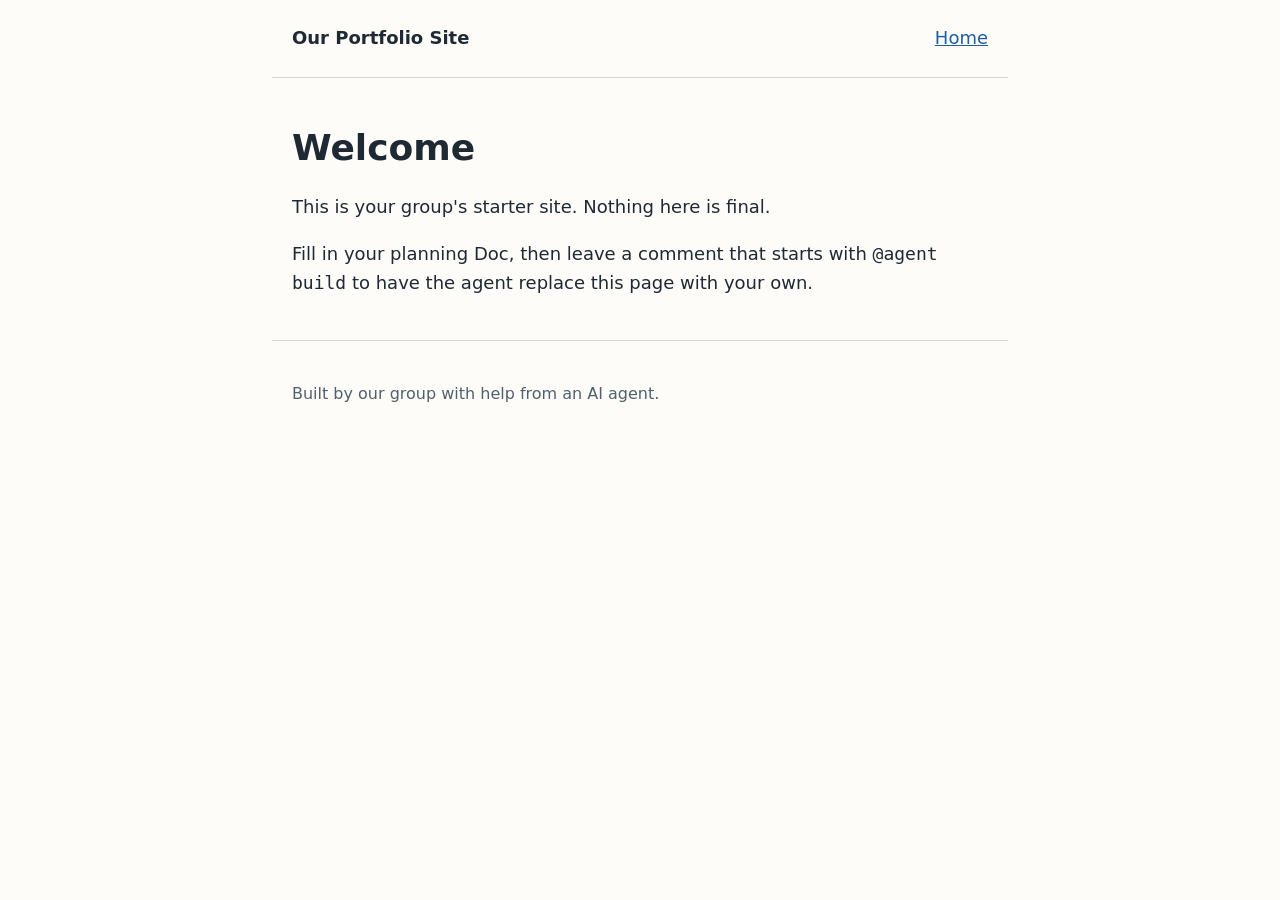
==== index.html @ de51f4cb "Initial commit" ====
<!DOCTYPE html>
<html lang="en">
<head>
  <meta charset="utf-8">
  <meta name="viewport" content="width=device-width, initial-scale=1">
  <title>Our Portfolio Site</title>
  <link rel="stylesheet" href="styles.css">
</head>
<body>
  <a class="skip-link" href="#main">Skip to main content</a>

  <header class="site-header">
    <p class="site-title"><a href="index.html">Our Portfolio Site</a></p>
    <nav aria-label="Main">
      <ul>
        <li><a href="index.html" aria-current="page">Home</a></li>
      </ul>
    </nav>
  </header>

  <main id="main">
    <h1>Welcome</h1>
    <p>This is your group's starter site. Nothing here is final.</p>
    <p>Fill in your planning Doc, then leave a comment that starts with
      <code>@agent build</code> to have the agent replace this page with your own.</p>
  </main>

  <footer class="site-footer">
    <p>Built by our group with help from an AI agent.</p>
  </footer>
</body>
</html>
---- styles.css ----
:root {
  --text: #1f2933;
  --muted: #52606d;
  --background: #fdfcf9;
  --accent: #1d5fa8;
  --border: #d9d4c7;
  --max-width: 46rem;
}

*,
*::before,
*::after {
  box-sizing: border-box;
}

body {
  margin: 0;
  font-family: system-ui, -apple-system, "Segoe UI", Roboto, sans-serif;
  font-size: 1.125rem;
  line-height: 1.6;
  color: var(--text);
  background: var(--background);
}

.site-header,
main,
.site-footer {
  max-width: var(--max-width);
  margin: 0 auto;
  padding: 1.5rem 1.25rem;
}

.site-header {
  display: flex;
  flex-wrap: wrap;
  align-items: baseline;
  justify-content: space-between;
  gap: 1rem;
  border-bottom: 1px solid var(--border);
}

.site-title {
  margin: 0;
  font-weight: 700;
}

.site-title a {
  color: inherit;
  text-decoration: none;
}

nav ul {
  display: flex;
  flex-wrap: wrap;
  gap: 1.25rem;
  margin: 0;
  padding: 0;
  list-style: none;
}

a {
  color: var(--accent);
}

a:focus-visible {
  outline: 3px solid var(--accent);
  outline-offset: 2px;
}

h1 {
  font-size: 2.25rem;
  line-height: 1.2;
}

img,
video {
  max-width: 100%;
  height: auto;
}

.site-footer {
  border-top: 1px solid var(--border);
  color: var(--muted);
  font-size: 1rem;
}

.skip-link {
  position: absolute;
  left: -999rem;
}

.skip-link:focus {
  left: 1rem;
  top: 1rem;
  padding: 0.5rem 0.75rem;
  background: var(--background);
}
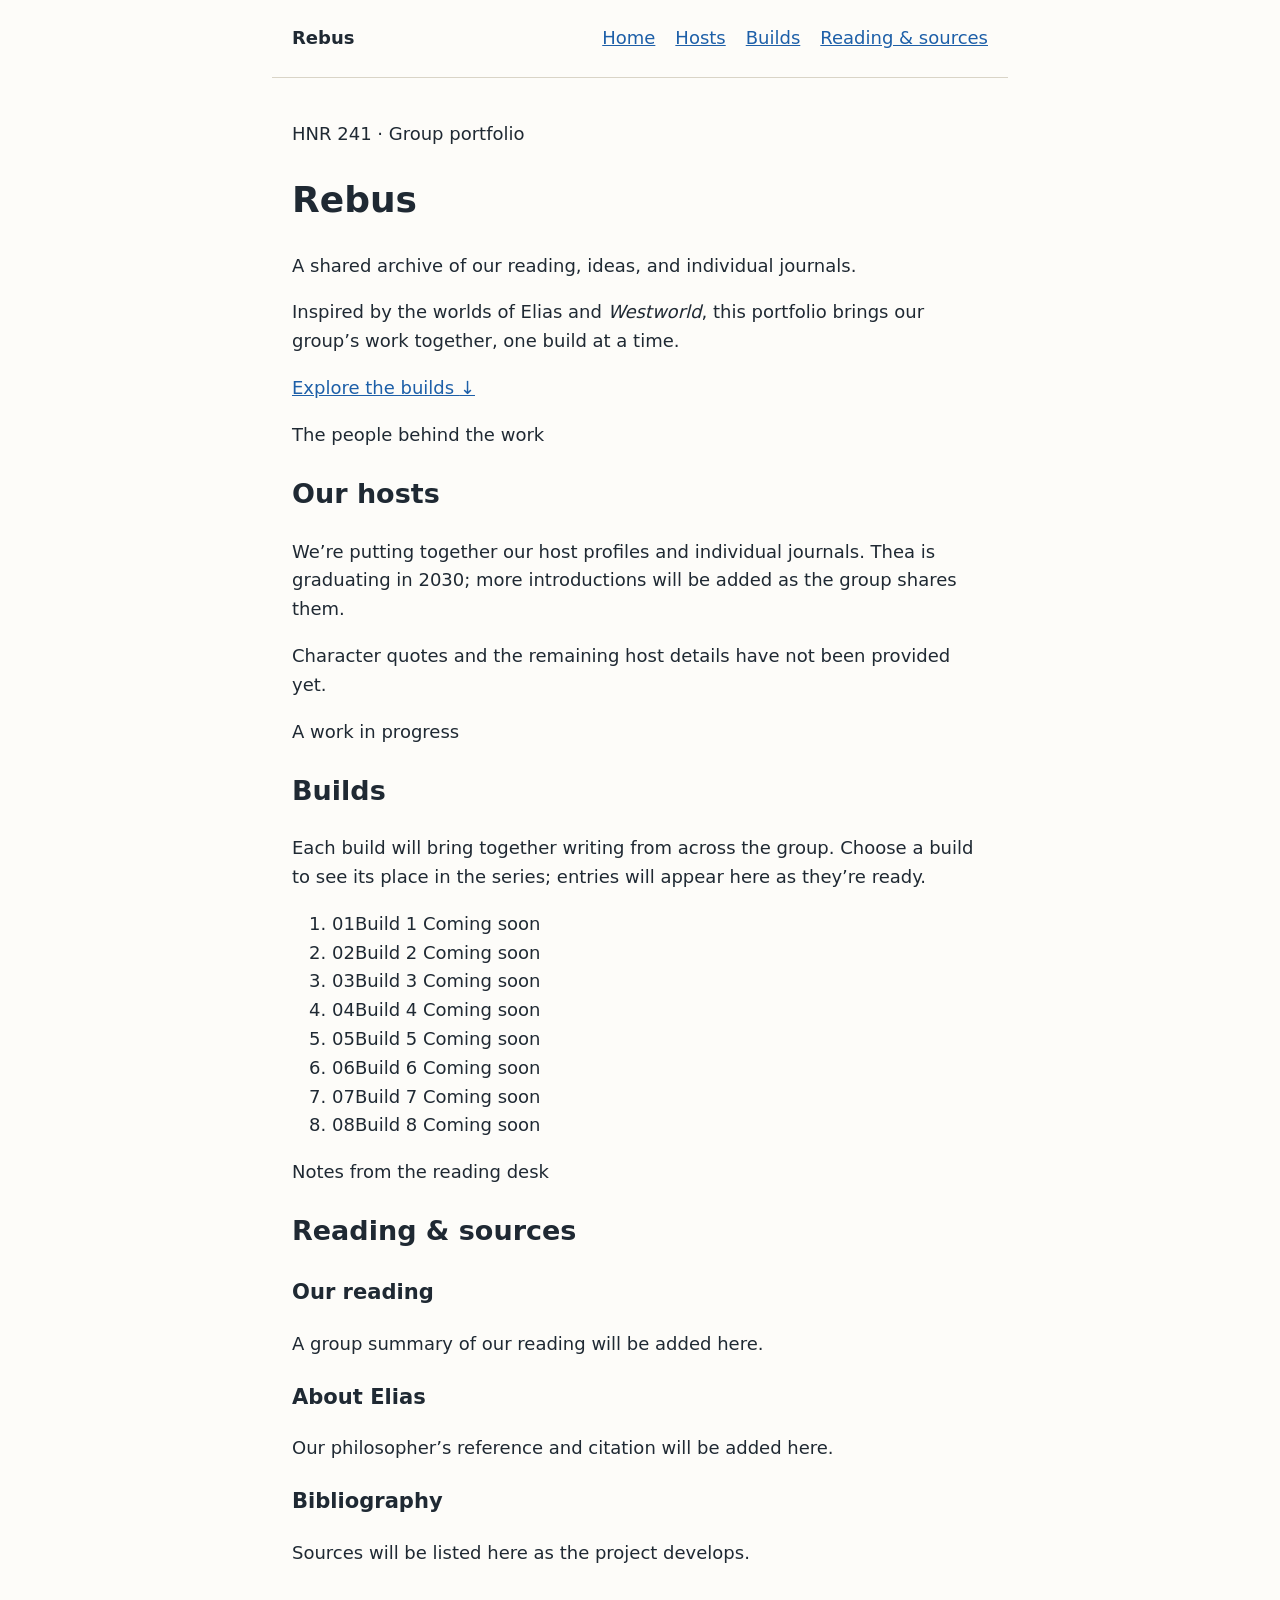
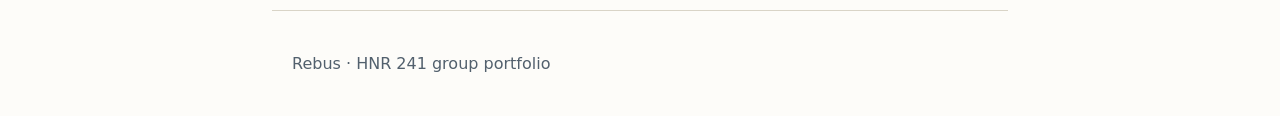
==== commit eb9f0644: "Agent: update index.html" ====
--- a/index.html
+++ b/index.html
@@ -3,30 +3,78 @@
 <head>
   <meta charset="utf-8">
   <meta name="viewport" content="width=device-width, initial-scale=1">
-  <title>Our Portfolio Site</title>
+  <title>Rebus — Group Portfolio</title>
   <link rel="stylesheet" href="styles.css">
 </head>
 <body>
   <a class="skip-link" href="#main">Skip to main content</a>
 
   <header class="site-header">
-    <p class="site-title"><a href="index.html">Our Portfolio Site</a></p>
+    <p class="site-title"><a href="index.html">Rebus</a></p>
     <nav aria-label="Main">
       <ul>
-        <li><a href="index.html" aria-current="page">Home</a></li>
+        <li><a href="#main" aria-current="page">Home</a></li>
+        <li><a href="#hosts">Hosts</a></li>
+        <li><a href="#builds">Builds</a></li>
+        <li><a href="#reading">Reading &amp; sources</a></li>
       </ul>
     </nav>
   </header>
 
   <main id="main">
-    <h1>Welcome</h1>
-    <p>This is your group's starter site. Nothing here is final.</p>
-    <p>Fill in your planning Doc, then leave a comment that starts with
-      <code>@agent build</code> to have the agent replace this page with your own.</p>
+    <section class="hero" aria-labelledby="page-title">
+      <p class="eyebrow">HNR 241 · Group portfolio</p>
+      <h1 id="page-title">Rebus</h1>
+      <p class="hero-intro">A shared archive of our reading, ideas, and individual journals.</p>
+      <p class="hero-note">Inspired by the worlds of Elias and <em>Westworld</em>, this portfolio brings our group’s work together, one build at a time.</p>
+      <a class="button-link" href="#builds">Explore the builds <span aria-hidden="true">↓</span></a>
+    </section>
+
+    <section class="content-section" id="hosts" aria-labelledby="hosts-title">
+      <p class="eyebrow">The people behind the work</p>
+      <h2 id="hosts-title">Our hosts</h2>
+      <p>We’re putting together our host profiles and individual journals. Thea is graduating in 2030; more introductions will be added as the group shares them.</p>
+      <p class="quiet-note">Character quotes and the remaining host details have not been provided yet.</p>
+    </section>
+
+    <section class="content-section" id="builds" aria-labelledby="builds-title">
+      <p class="eyebrow">A work in progress</p>
+      <h2 id="builds-title">Builds</h2>
+      <p>Each build will bring together writing from across the group. Choose a build to see its place in the series; entries will appear here as they’re ready.</p>
+      <ol class="build-grid" aria-label="Eight planned builds">
+        <li><span class="build-number">01</span><span>Build 1 <span class="status">Coming soon</span></span></li>
+        <li><span class="build-number">02</span><span>Build 2 <span class="status">Coming soon</span></span></li>
+        <li><span class="build-number">03</span><span>Build 3 <span class="status">Coming soon</span></span></li>
+        <li><span class="build-number">04</span><span>Build 4 <span class="status">Coming soon</span></span></li>
+        <li><span class="build-number">05</span><span>Build 5 <span class="status">Coming soon</span></span></li>
+        <li><span class="build-number">06</span><span>Build 6 <span class="status">Coming soon</span></span></li>
+        <li><span class="build-number">07</span><span>Build 7 <span class="status">Coming soon</span></span></li>
+        <li><span class="build-number">08</span><span>Build 8 <span class="status">Coming soon</span></span></li>
+      </ol>
+    </section>
+
+    <section class="content-section" id="reading" aria-labelledby="reading-title">
+      <p class="eyebrow">Notes from the reading desk</p>
+      <h2 id="reading-title">Reading &amp; sources</h2>
+      <div class="reading-grid">
+        <article class="reading-card">
+          <h3>Our reading</h3>
+          <p>A group summary of our reading will be added here.</p>
+        </article>
+        <article class="reading-card">
+          <h3>About Elias</h3>
+          <p>Our philosopher’s reference and citation will be added here.</p>
+        </article>
+        <article class="reading-card">
+          <h3>Bibliography</h3>
+          <p>Sources will be listed here as the project develops.</p>
+        </article>
+      </div>
+    </section>
   </main>
 
   <footer class="site-footer">
-    <p>Built by our group with help from an AI agent.</p>
+    <p>Rebus · HNR 241 group portfolio</p>
   </footer>
 </body>
 </html>
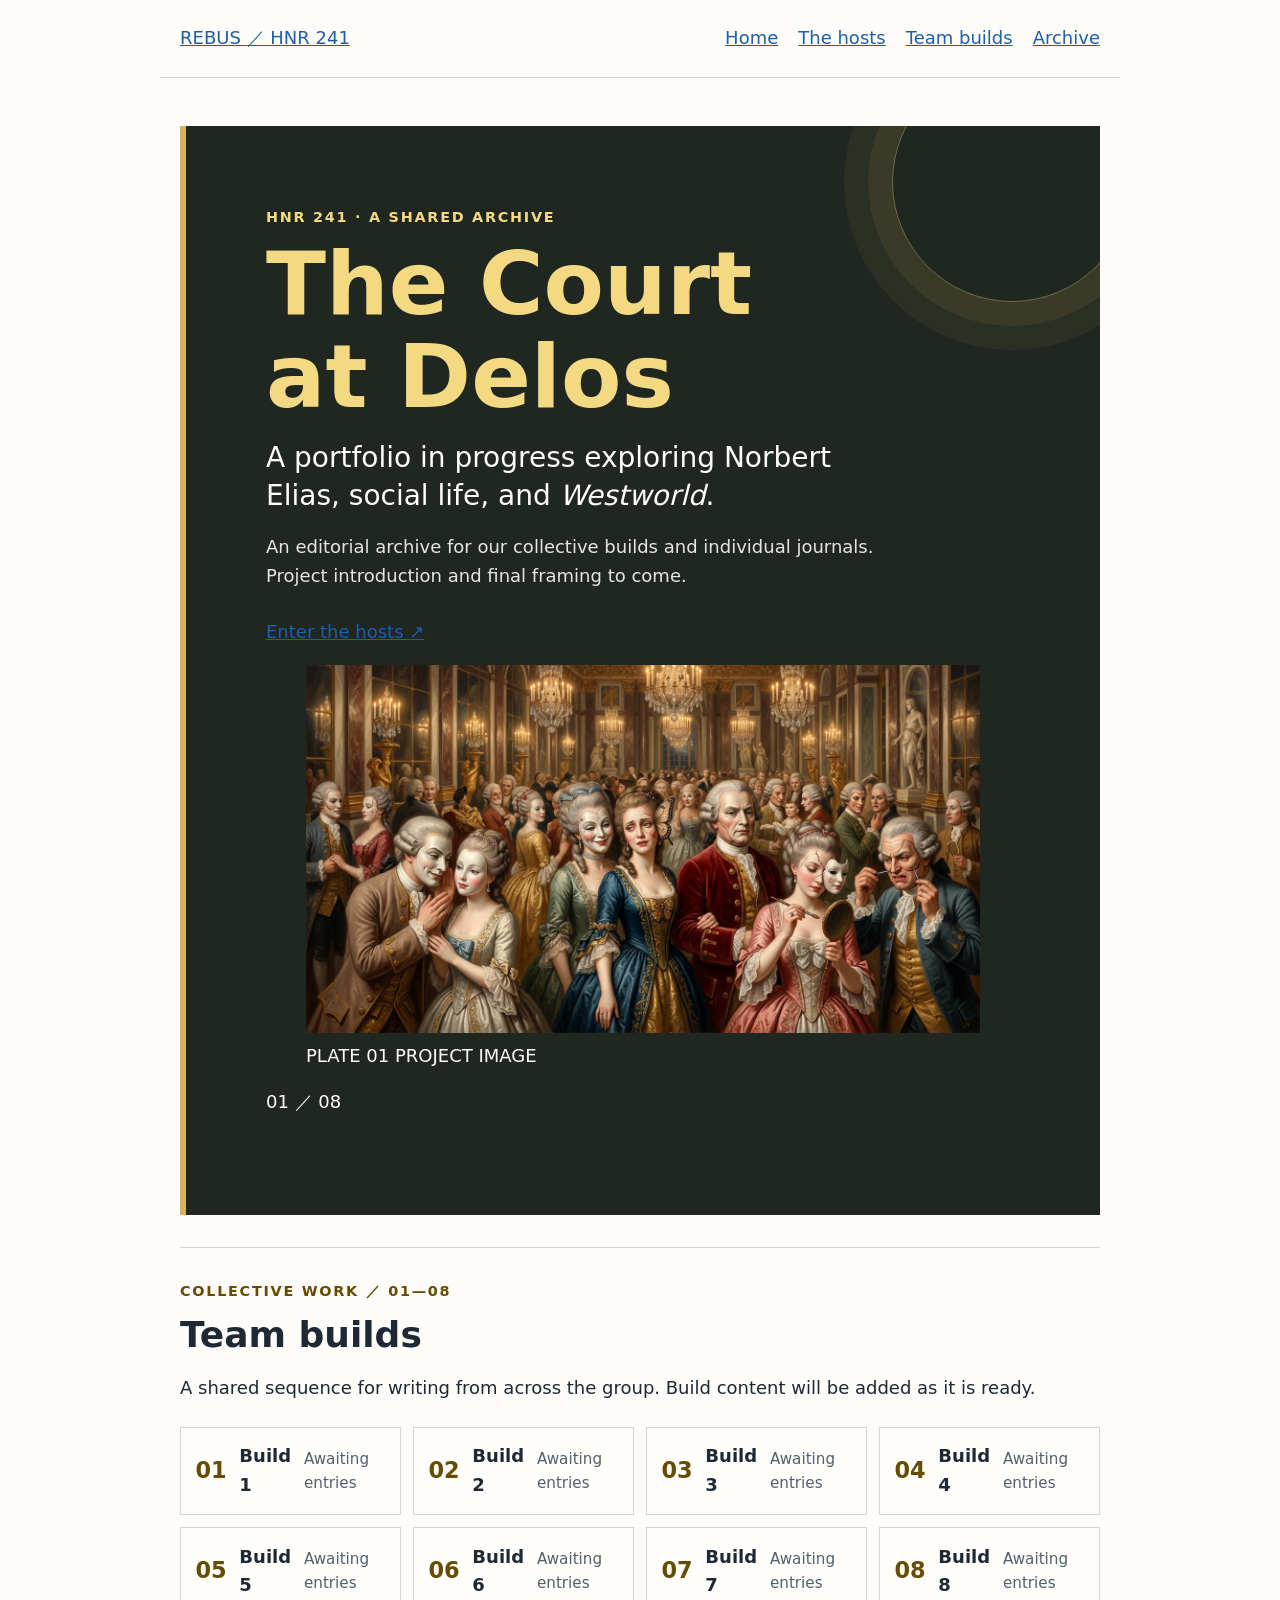
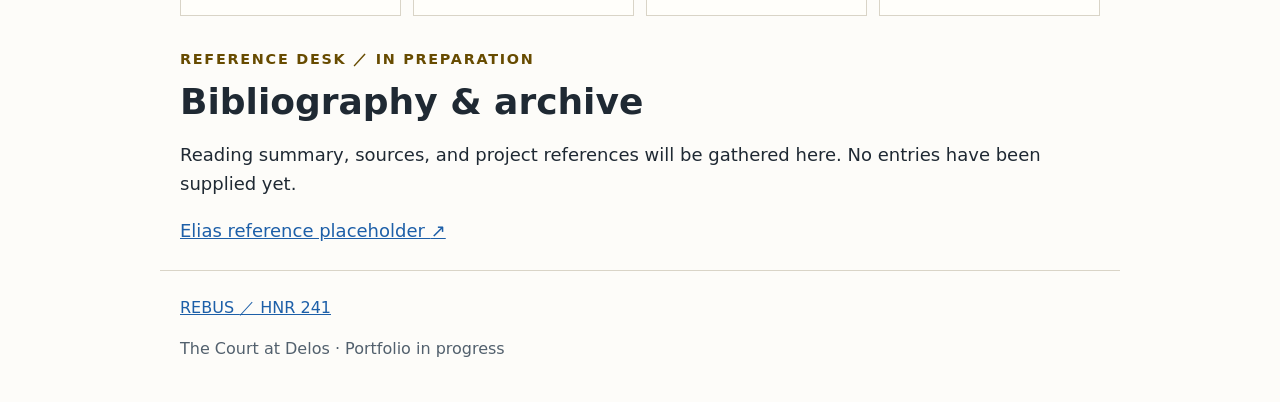
==== commit b2768862: "Agent: update index.html" ====
--- a/index.html
+++ b/index.html
@@ -3,78 +3,75 @@
 <head>
   <meta charset="utf-8">
   <meta name="viewport" content="width=device-width, initial-scale=1">
-  <title>Rebus — Group Portfolio</title>
+  <meta name="theme-color" content="#f7f4ec">
+  <title>The Court at Delos — Rebus</title>
+  <link rel="preconnect" href="https://fonts.googleapis.com">
+  <link rel="preconnect" href="https://fonts.gstatic.com" crossorigin>
+  <link href="https://fonts.googleapis.com/css2?family=Cormorant+Garamond:wght@500;600;700&family=IBM+Plex+Mono:wght@400;500&family=Inter:wght@400;500;600;700&display=swap" rel="stylesheet">
   <link rel="stylesheet" href="styles.css">
 </head>
 <body>
   <a class="skip-link" href="#main">Skip to main content</a>
 
   <header class="site-header">
-    <p class="site-title"><a href="index.html">Rebus</a></p>
-    <nav aria-label="Main">
+    <a class="wordmark" href="index.html" aria-label="Rebus, team homepage">REBUS <span>／ HNR 241</span></a>
+    <nav aria-label="Main navigation">
       <ul>
-        <li><a href="#main" aria-current="page">Home</a></li>
-        <li><a href="#hosts">Hosts</a></li>
-        <li><a href="#builds">Builds</a></li>
-        <li><a href="#reading">Reading &amp; sources</a></li>
+        <li><a href="index.html" aria-current="page">Home</a></li>
+        <li><a href="people.html">The hosts</a></li>
+        <li><a href="#team-builds">Team builds</a></li>
+        <li><a href="#archive">Archive</a></li>
       </ul>
     </nav>
   </header>
 
   <main id="main">
-    <section class="hero" aria-labelledby="page-title">
-      <p class="eyebrow">HNR 241 · Group portfolio</p>
-      <h1 id="page-title">Rebus</h1>
-      <p class="hero-intro">A shared archive of our reading, ideas, and individual journals.</p>
-      <p class="hero-note">Inspired by the worlds of Elias and <em>Westworld</em>, this portfolio brings our group’s work together, one build at a time.</p>
-      <a class="button-link" href="#builds">Explore the builds <span aria-hidden="true">↓</span></a>
+    <section class="hero frame" aria-labelledby="page-title">
+      <div class="hero-copy">
+        <p class="eyebrow">HNR 241 <span aria-hidden="true">·</span> A shared archive</p>
+        <h1 id="page-title">The Court<br>at Delos</h1>
+        <p class="hero-intro">A portfolio in progress exploring Norbert Elias, social life, and <em>Westworld</em>.</p>
+        <p class="hero-note">An editorial archive for our collective builds and individual journals. Project introduction and final framing to come.</p>
+        <a class="text-link" href="people.html">Enter the hosts <span aria-hidden="true">↗</span></a>
+      </div>
+      <figure class="hero-image">
+        <img src="images/Firefly_Gemini_Flash__1_.png" alt="AI-generated image supplied for the Rebus project">
+        <figcaption>PLATE 01 <span>PROJECT IMAGE</span></figcaption>
+      </figure>
+      <p class="hero-index" aria-hidden="true">01 <span>／</span> 08</p>
     </section>
 
-    <section class="content-section" id="hosts" aria-labelledby="hosts-title">
-      <p class="eyebrow">The people behind the work</p>
-      <h2 id="hosts-title">Our hosts</h2>
-      <p>We’re putting together our host profiles and individual journals. Thea is graduating in 2030; more introductions will be added as the group shares them.</p>
-      <p class="quiet-note">Character quotes and the remaining host details have not been provided yet.</p>
-    </section>
-
-    <section class="content-section" id="builds" aria-labelledby="builds-title">
-      <p class="eyebrow">A work in progress</p>
-      <h2 id="builds-title">Builds</h2>
-      <p>Each build will bring together writing from across the group. Choose a build to see its place in the series; entries will appear here as they’re ready.</p>
-      <ol class="build-grid" aria-label="Eight planned builds">
-        <li><span class="build-number">01</span><span>Build 1 <span class="status">Coming soon</span></span></li>
-        <li><span class="build-number">02</span><span>Build 2 <span class="status">Coming soon</span></span></li>
-        <li><span class="build-number">03</span><span>Build 3 <span class="status">Coming soon</span></span></li>
-        <li><span class="build-number">04</span><span>Build 4 <span class="status">Coming soon</span></span></li>
-        <li><span class="build-number">05</span><span>Build 5 <span class="status">Coming soon</span></span></li>
-        <li><span class="build-number">06</span><span>Build 6 <span class="status">Coming soon</span></span></li>
-        <li><span class="build-number">07</span><span>Build 7 <span class="status">Coming soon</span></span></li>
-        <li><span class="build-number">08</span><span>Build 8 <span class="status">Coming soon</span></span></li>
+    <section class="content-section" id="team-builds" aria-labelledby="builds-title">
+      <div class="section-heading">
+        <p class="eyebrow">Collective work <span>／</span> 01—08</p>
+        <h2 id="builds-title">Team builds</h2>
+      </div>
+      <p class="section-intro">A shared sequence for writing from across the group. Build content will be added as it is ready.</p>
+      <ol class="build-grid" aria-label="Eight planned team builds">
+        <li><span class="build-number">01</span><span>Build 1</span><span class="status">Awaiting entries</span></li>
+        <li><span class="build-number">02</span><span>Build 2</span><span class="status">Awaiting entries</span></li>
+        <li><span class="build-number">03</span><span>Build 3</span><span class="status">Awaiting entries</span></li>
+        <li><span class="build-number">04</span><span>Build 4</span><span class="status">Awaiting entries</span></li>
+        <li><span class="build-number">05</span><span>Build 5</span><span class="status">Awaiting entries</span></li>
+        <li><span class="build-number">06</span><span>Build 6</span><span class="status">Awaiting entries</span></li>
+        <li><span class="build-number">07</span><span>Build 7</span><span class="status">Awaiting entries</span></li>
+        <li><span class="build-number">08</span><span>Build 8</span><span class="status">Awaiting entries</span></li>
       </ol>
     </section>
 
-    <section class="content-section" id="reading" aria-labelledby="reading-title">
-      <p class="eyebrow">Notes from the reading desk</p>
-      <h2 id="reading-title">Reading &amp; sources</h2>
-      <div class="reading-grid">
-        <article class="reading-card">
-          <h3>Our reading</h3>
-          <p>A group summary of our reading will be added here.</p>
-        </article>
-        <article class="reading-card">
-          <h3>About Elias</h3>
-          <p>Our philosopher’s reference and citation will be added here.</p>
-        </article>
-        <article class="reading-card">
-          <h3>Bibliography</h3>
-          <p>Sources will be listed here as the project develops.</p>
-        </article>
+    <section class="archive-panel frame" id="archive" aria-labelledby="archive-title">
+      <div>
+        <p class="eyebrow">Reference desk <span>／</span> In preparation</p>
+        <h2 id="archive-title">Bibliography &amp; archive</h2>
       </div>
+      <p>Reading summary, sources, and project references will be gathered here. No entries have been supplied yet.</p>
+      <a class="text-link" href="people.html#elias">Elias reference placeholder <span aria-hidden="true">↗</span></a>
     </section>
   </main>
 
   <footer class="site-footer">
-    <p>Rebus · HNR 241 group portfolio</p>
+    <a class="wordmark" href="index.html">REBUS <span>／ HNR 241</span></a>
+    <p>The Court at Delos <span aria-hidden="true">·</span> Portfolio in progress</p>
   </footer>
 </body>
 </html>
--- a/styles.css
+++ b/styles.css
@@ -4,7 +4,7 @@
   --background: #fdfcf9;
   --accent: #1d5fa8;
   --border: #d9d4c7;
-  --max-width: 46rem;
+  --max-width: 60rem;
 }
 
 *,
@@ -68,8 +68,163 @@
 }
 
 h1 {
-  font-size: 2.25rem;
+  font-size: clamp(2.75rem, 8vw, 5.5rem);
+  line-height: 1.05;
+}
+
+h2 {
+  margin: 0 0 0.75rem;
+  font-size: clamp(1.65rem, 4vw, 2.25rem);
   line-height: 1.2;
+}
+
+h3 {
+  margin-top: 0;
+  line-height: 1.3;
+}
+
+.hero {
+  position: relative;
+  overflow: hidden;
+  margin: 1.5rem 0 2rem;
+  padding: clamp(2rem, 7vw, 5rem);
+  color: #fffdf7;
+  background: #202721;
+  border-left: 0.4rem solid #d6b45c;
+}
+
+.hero::after {
+  position: absolute;
+  top: -4rem;
+  right: -2rem;
+  width: 15rem;
+  height: 15rem;
+  border: 1px solid rgb(214 180 92 / 48%);
+  border-radius: 50%;
+  box-shadow: 0 0 0 1.5rem rgb(214 180 92 / 8%), 0 0 0 3rem rgb(214 180 92 / 6%);
+  content: "";
+  pointer-events: none;
+}
+
+.hero h1 {
+  margin: 0.25rem 0 1rem;
+  color: #f3d982;
+}
+
+.eyebrow {
+  margin: 0 0 0.6rem;
+  color: #674b00;
+  font-size: 0.9rem;
+  font-weight: 700;
+  letter-spacing: 0.12em;
+  text-transform: uppercase;
+}
+
+.hero .eyebrow {
+  color: #f3d982;
+}
+
+.hero-intro {
+  max-width: 38rem;
+  margin: 0 0 0.75rem;
+  font-size: clamp(1.25rem, 3vw, 1.75rem);
+  line-height: 1.35;
+}
+
+.hero-note {
+  max-width: 39rem;
+  margin-bottom: 1.75rem;
+  color: #e5e7df;
+}
+
+.button-link {
+  display: inline-block;
+  padding: 0.65rem 1rem;
+  color: #172019;
+  background: #f3d982;
+  font-weight: 700;
+  text-decoration: none;
+}
+
+.button-link:hover {
+  background: #fff0b5;
+}
+
+.content-section {
+  padding: 2rem 0;
+  border-top: 1px solid var(--border);
+  scroll-margin-top: 1rem;
+}
+
+.quiet-note,
+.status {
+  color: var(--muted);
+  font-size: 0.95rem;
+}
+
+.build-grid {
+  display: grid;
+  grid-template-columns: repeat(auto-fit, minmax(min(100%, 13rem), 1fr));
+  gap: 0.75rem;
+  margin: 1.5rem 0 0;
+  padding: 0;
+  list-style: none;
+}
+
+.build-grid li {
+  display: flex;
+  align-items: center;
+  gap: 0.8rem;
+  min-height: 5rem;
+  padding: 0.9rem;
+  border: 1px solid var(--border);
+  background: #fffefa;
+  font-weight: 700;
+}
+
+.build-number {
+  color: #674b00;
+  font-size: 1.4rem;
+  font-variant-numeric: tabular-nums;
+}
+
+.status {
+  display: block;
+  font-weight: 400;
+}
+
+.reading-grid {
+  display: grid;
+  grid-template-columns: repeat(auto-fit, minmax(min(100%, 13rem), 1fr));
+  gap: 1rem;
+  margin-top: 1.25rem;
+}
+
+.reading-card {
+  padding: 1.25rem;
+  border-top: 0.2rem solid #8a6813;
+  background: #f3f0e8;
+}
+
+.reading-card p {
+  margin-bottom: 0;
+}
+
+@media (prefers-reduced-motion: no-preference) {
+  html {
+    scroll-behavior: smooth;
+  }
+}
+
+@media (max-width: 34rem) {
+  .site-header {
+    align-items: flex-start;
+    flex-direction: column;
+  }
+
+  nav ul {
+    gap: 0.75rem 1rem;
+  }
 }
 
 img,
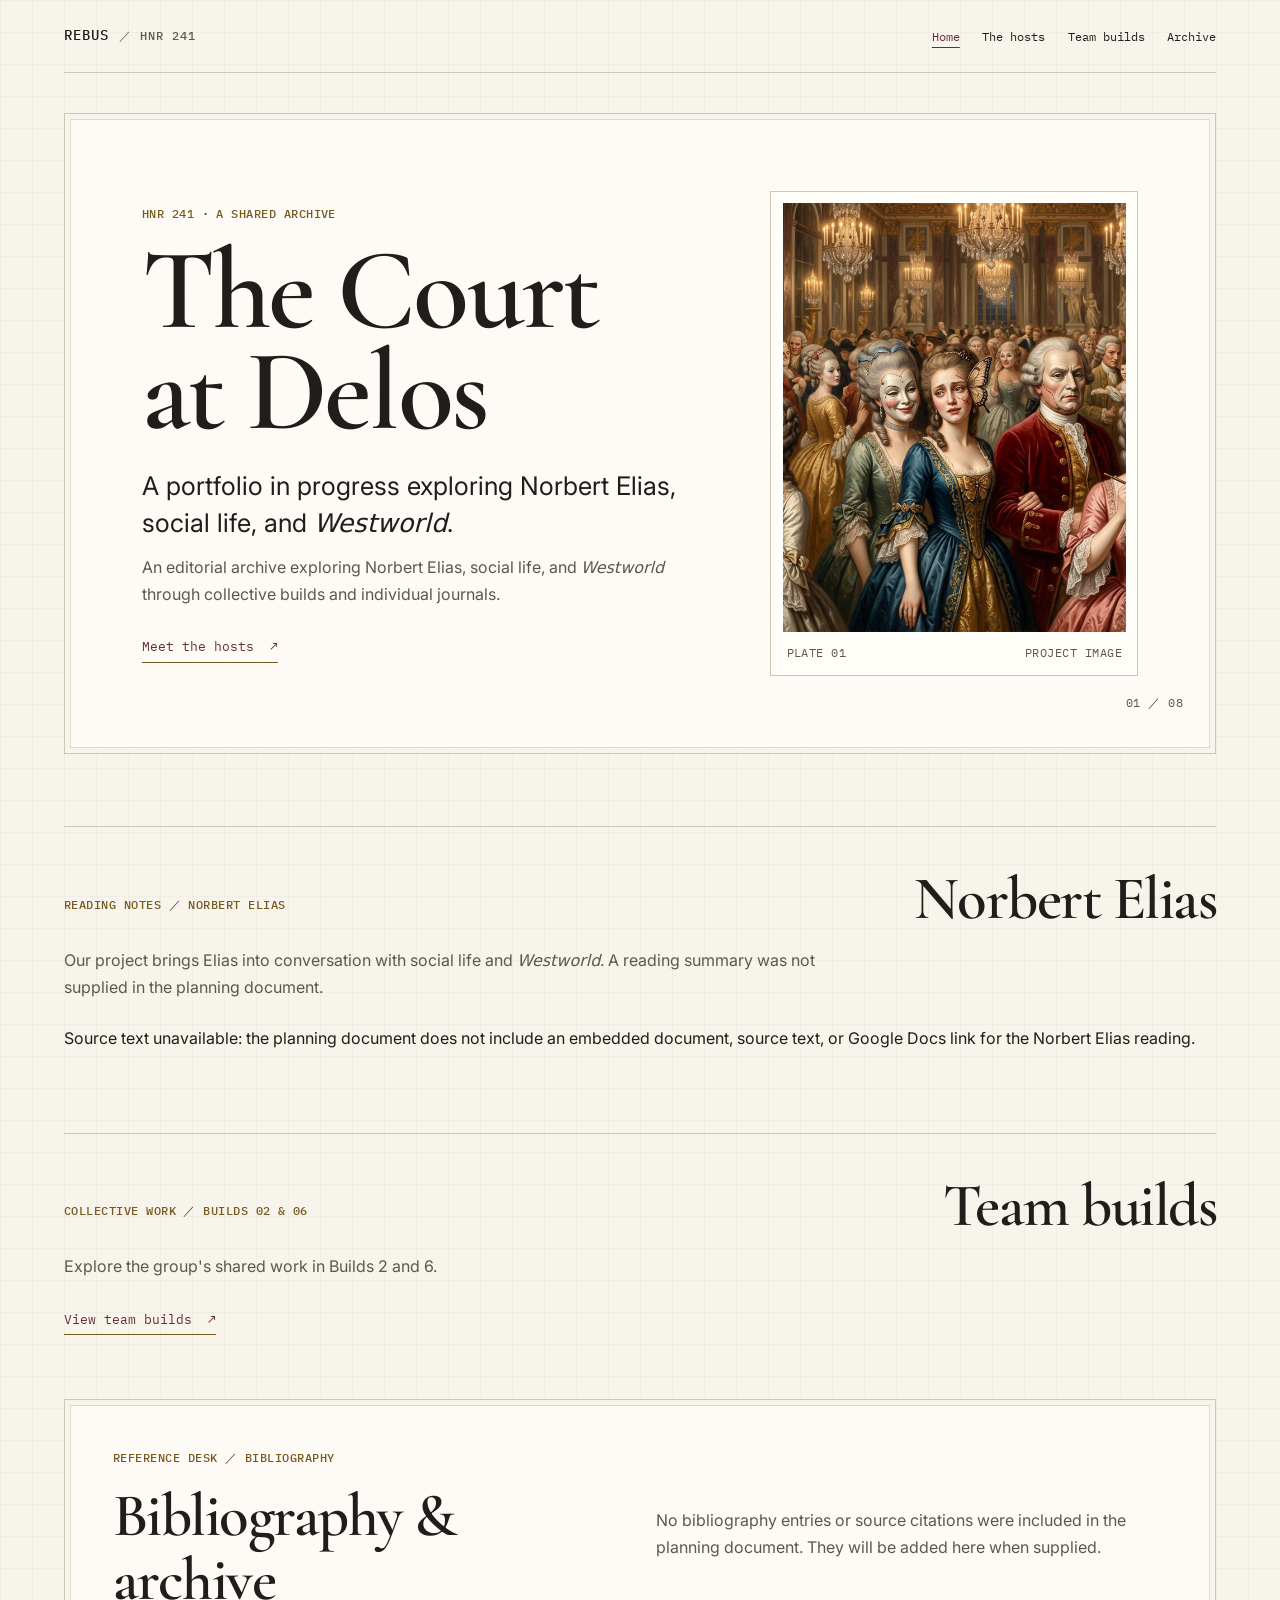
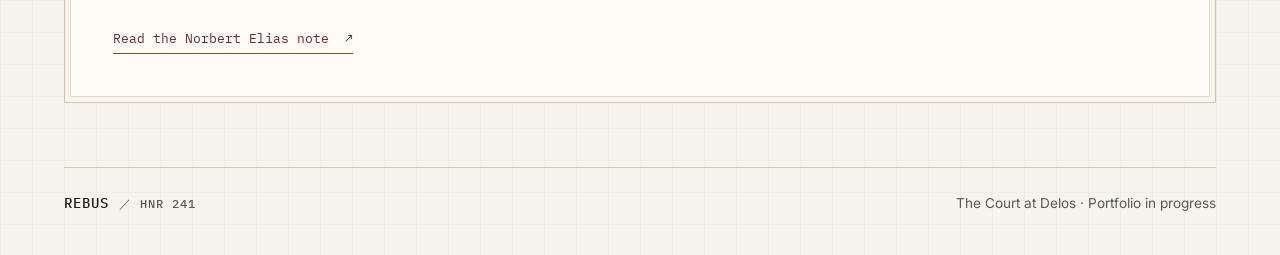
==== commit bf3cf31b: "Agent: update index.html" ====
--- a/index.html
+++ b/index.html
@@ -19,7 +19,7 @@
       <ul>
         <li><a href="index.html" aria-current="page">Home</a></li>
         <li><a href="people.html">The hosts</a></li>
-        <li><a href="#team-builds">Team builds</a></li>
+        <li><a href="team-builds.html">Team builds</a></li>
         <li><a href="#archive">Archive</a></li>
       </ul>
     </nav>
@@ -31,8 +31,8 @@
         <p class="eyebrow">HNR 241 <span aria-hidden="true">·</span> A shared archive</p>
         <h1 id="page-title">The Court<br>at Delos</h1>
         <p class="hero-intro">A portfolio in progress exploring Norbert Elias, social life, and <em>Westworld</em>.</p>
-        <p class="hero-note">An editorial archive for our collective builds and individual journals. Project introduction and final framing to come.</p>
-        <a class="text-link" href="people.html">Enter the hosts <span aria-hidden="true">↗</span></a>
+        <p class="hero-note">An editorial archive exploring Norbert Elias, social life, and <em>Westworld</em> through collective builds and individual journals.</p>
+        <a class="text-link" href="people.html">Meet the hosts <span aria-hidden="true">↗</span></a>
       </div>
       <figure class="hero-image">
         <img src="images/Firefly_Gemini_Flash__1_.png" alt="AI-generated image supplied for the Rebus project">
@@ -41,31 +41,33 @@
       <p class="hero-index" aria-hidden="true">01 <span>／</span> 08</p>
     </section>
 
+    <section class="content-section" id="elias" aria-labelledby="elias-title">
+      <div class="section-heading">
+        <p class="eyebrow">Reading notes <span>／</span> Norbert Elias</p>
+        <h2 id="elias-title">Norbert Elias</h2>
+      </div>
+      <p class="section-intro">Our project brings Elias into conversation with social life and <em>Westworld</em>. A reading summary was not supplied in the planning document.</p>
+      <div class="writing-display">
+        <p>Source text unavailable: the planning document does not include an embedded document, source text, or Google Docs link for the Norbert Elias reading.</p>
+      </div>
+    </section>
+
     <section class="content-section" id="team-builds" aria-labelledby="builds-title">
       <div class="section-heading">
-        <p class="eyebrow">Collective work <span>／</span> 01—08</p>
+        <p class="eyebrow">Collective work <span>／</span> Builds 02 &amp; 06</p>
         <h2 id="builds-title">Team builds</h2>
       </div>
-      <p class="section-intro">A shared sequence for writing from across the group. Build content will be added as it is ready.</p>
-      <ol class="build-grid" aria-label="Eight planned team builds">
-        <li><span class="build-number">01</span><span>Build 1</span><span class="status">Awaiting entries</span></li>
-        <li><span class="build-number">02</span><span>Build 2</span><span class="status">Awaiting entries</span></li>
-        <li><span class="build-number">03</span><span>Build 3</span><span class="status">Awaiting entries</span></li>
-        <li><span class="build-number">04</span><span>Build 4</span><span class="status">Awaiting entries</span></li>
-        <li><span class="build-number">05</span><span>Build 5</span><span class="status">Awaiting entries</span></li>
-        <li><span class="build-number">06</span><span>Build 6</span><span class="status">Awaiting entries</span></li>
-        <li><span class="build-number">07</span><span>Build 7</span><span class="status">Awaiting entries</span></li>
-        <li><span class="build-number">08</span><span>Build 8</span><span class="status">Awaiting entries</span></li>
-      </ol>
+      <p class="section-intro">Explore the group's shared work in Builds 2 and 6.</p>
+      <a class="text-link" href="team-builds.html">View team builds <span aria-hidden="true">↗</span></a>
     </section>
 
     <section class="archive-panel frame" id="archive" aria-labelledby="archive-title">
       <div>
-        <p class="eyebrow">Reference desk <span>／</span> In preparation</p>
+        <p class="eyebrow">Reference desk <span>／</span> Bibliography</p>
         <h2 id="archive-title">Bibliography &amp; archive</h2>
       </div>
-      <p>Reading summary, sources, and project references will be gathered here. No entries have been supplied yet.</p>
-      <a class="text-link" href="people.html#elias">Elias reference placeholder <span aria-hidden="true">↗</span></a>
+      <p>No bibliography entries or source citations were included in the planning document. They will be added here when supplied.</p>
+      <a class="text-link" href="#elias">Read the Norbert Elias note <span aria-hidden="true">↗</span></a>
     </section>
   </main>
 
--- a/styles.css
+++ b/styles.css
@@ -1,10 +1,16 @@
 :root {
-  --text: #1f2933;
-  --muted: #52606d;
-  --background: #fdfcf9;
-  --accent: #1d5fa8;
-  --border: #d9d4c7;
-  --max-width: 60rem;
+  color-scheme: light;
+  --paper: #f7f4ec;
+  --paper-light: #fffdf8;
+  --ink: #211d1b;
+  --muted: #5e5750;
+  --rule: #cfc6b6;
+  --gold: #765a20;
+  --wine: #672b39;
+  --serif: "Cormorant Garamond", Georgia, serif;
+  --sans: Inter, system-ui, -apple-system, "Segoe UI", sans-serif;
+  --mono: "IBM Plex Mono", "Courier New", monospace;
+  --max-width: 72rem;
 }
 
 *,
@@ -13,206 +19,461 @@
   box-sizing: border-box;
 }
 
+html {
+  scroll-padding-top: 1rem;
+}
+
 body {
-  margin: 0;
-  font-family: system-ui, -apple-system, "Segoe UI", Roboto, sans-serif;
-  font-size: 1.125rem;
-  line-height: 1.6;
-  color: var(--text);
-  background: var(--background);
+  min-width: 20rem;
+  margin: 0;
+  color: var(--ink);
+  background-color: var(--paper);
+  background-image: linear-gradient(rgb(73 57 32 / 3%) 1px, transparent 1px), linear-gradient(90deg, rgb(73 57 32 / 3%) 1px, transparent 1px);
+  background-size: 2rem 2rem;
+  font-family: var(--sans);
+  font-size: 1rem;
+  line-height: 1.7;
 }
 
 .site-header,
 main,
 .site-footer {
-  max-width: var(--max-width);
-  margin: 0 auto;
-  padding: 1.5rem 1.25rem;
+  width: min(100% - 2.5rem, var(--max-width));
+  margin-inline: auto;
 }
 
 .site-header {
   display: flex;
   flex-wrap: wrap;
-  align-items: baseline;
+  align-items: center;
   justify-content: space-between;
-  gap: 1rem;
-  border-bottom: 1px solid var(--border);
-}
-
-.site-title {
-  margin: 0;
-  font-weight: 700;
-}
-
-.site-title a {
-  color: inherit;
+  gap: 1rem 2rem;
+  padding: 1.4rem 0;
+  border-bottom: 1px solid var(--rule);
+}
+
+.wordmark {
+  color: var(--ink);
+  font-family: var(--mono);
+  font-size: 0.85rem;
+  font-weight: 500;
+  letter-spacing: 0.08em;
   text-decoration: none;
+}
+
+.wordmark span {
+  color: var(--muted);
+  font-size: 0.72rem;
 }
 
 nav ul {
   display: flex;
   flex-wrap: wrap;
-  gap: 1.25rem;
+  gap: 0.5rem 1.4rem;
   margin: 0;
   padding: 0;
   list-style: none;
 }
 
+.site-header nav a,
+.member-index a {
+  color: var(--ink);
+  font-family: var(--mono);
+  font-size: 0.78rem;
+  text-decoration: none;
+}
+
+.site-header nav a[aria-current="page"] {
+  color: var(--wine);
+  text-decoration: underline;
+  text-decoration-thickness: 1px;
+  text-underline-offset: 0.35rem;
+}
+
 a {
-  color: var(--accent);
+  color: var(--wine);
+  text-underline-offset: 0.2em;
+}
+
+a:hover {
+  color: #4e1f2b;
 }
 
 a:focus-visible {
-  outline: 3px solid var(--accent);
-  outline-offset: 2px;
+  outline: 3px solid var(--wine);
+  outline-offset: 4px;
+  border-radius: 1px;
+}
+
+h1,
+h2,
+h3 {
+  color: var(--ink);
+}
+
+h1,
+h2 {
+  font-family: var(--serif);
+  font-weight: 600;
+  letter-spacing: -0.025em;
 }
 
 h1 {
-  font-size: clamp(2.75rem, 8vw, 5.5rem);
+  margin: 0.2rem 0 1rem;
+  font-size: clamp(3.8rem, 9vw, 7.5rem);
+  line-height: 0.88;
+}
+
+h2 {
+  margin: 0;
+  font-size: clamp(2.2rem, 5vw, 3.8rem);
   line-height: 1.05;
 }
 
-h2 {
-  margin: 0 0 0.75rem;
-  font-size: clamp(1.65rem, 4vw, 2.25rem);
-  line-height: 1.2;
-}
-
 h3 {
-  margin-top: 0;
-  line-height: 1.3;
+  margin: 0 0 0.65rem;
+  font-size: 1rem;
+  line-height: 1.4;
+}
+
+p {
+  margin: 0 0 1rem;
+}
+
+.skip-link {
+  position: absolute;
+  z-index: 10;
+  top: 0.75rem;
+  left: 0.75rem;
+  padding: 0.65rem 0.9rem;
+  transform: translateY(-200%);
+  color: white;
+  background: var(--wine);
+}
+
+.skip-link:focus {
+  transform: translateY(0);
 }
 
 .hero {
   position: relative;
-  overflow: hidden;
-  margin: 1.5rem 0 2rem;
-  padding: clamp(2rem, 7vw, 5rem);
-  color: #fffdf7;
-  background: #202721;
-  border-left: 0.4rem solid #d6b45c;
-}
-
-.hero::after {
+  display: grid;
+  grid-template-columns: minmax(0, 1.2fr) minmax(16rem, 0.8fr);
+  align-items: center;
+  gap: clamp(2rem, 6vw, 5rem);
+  min-height: 34rem;
+  margin: 2.5rem 0 4.5rem;
+  padding: clamp(2rem, 6vw, 5rem);
+}
+
+.frame {
+  border: 1px solid var(--rule);
+  background: rgb(255 253 248 / 84%);
+  box-shadow: inset 0 0 0 5px var(--paper), inset 0 0 0 6px rgb(207 198 182 / 65%);
+}
+
+.eyebrow,
+.hero-image figcaption,
+.hero-index,
+.build-number,
+.status,
+.member-meta,
+.back-link {
+  font-family: var(--mono);
+  font-size: 0.73rem;
+  letter-spacing: 0.04em;
+}
+
+.eyebrow {
+  margin: 0 0 1rem;
+  color: var(--gold);
+  font-weight: 500;
+  text-transform: uppercase;
+}
+
+.eyebrow span {
+  color: var(--wine);
+}
+
+.hero-intro {
+  max-width: 35rem;
+  margin: 1.5rem 0 0.75rem;
+  font-size: clamp(1.2rem, 2.2vw, 1.6rem);
+  line-height: 1.45;
+}
+
+.hero-note {
+  max-width: 34rem;
+  margin-bottom: 1.5rem;
+  color: var(--muted);
+}
+
+.text-link {
+  display: inline-block;
+  padding-bottom: 0.2rem;
+  border-bottom: 1px solid var(--gold);
+  color: var(--wine);
+  font-family: var(--mono);
+  font-size: 0.82rem;
+  text-decoration: none;
+}
+
+.text-link span {
+  margin-left: 0.5rem;
+}
+
+.hero-image {
+  position: relative;
+  margin: 0;
+  padding: 0.7rem;
+  border: 1px solid var(--rule);
+  background: var(--paper-light);
+}
+
+.hero-image img {
+  display: block;
+  width: 100%;
+  aspect-ratio: 4 / 5;
+  object-fit: cover;
+}
+
+.hero-image figcaption {
+  display: flex;
+  justify-content: space-between;
+  gap: 1rem;
+  padding: 0.65rem 0.25rem 0.1rem;
+  color: var(--muted);
+}
+
+.hero-index {
   position: absolute;
-  top: -4rem;
-  right: -2rem;
-  width: 15rem;
-  height: 15rem;
-  border: 1px solid rgb(214 180 92 / 48%);
-  border-radius: 50%;
-  box-shadow: 0 0 0 1.5rem rgb(214 180 92 / 8%), 0 0 0 3rem rgb(214 180 92 / 6%);
-  content: "";
-  pointer-events: none;
-}
-
-.hero h1 {
-  margin: 0.25rem 0 1rem;
-  color: #f3d982;
-}
-
-.eyebrow {
-  margin: 0 0 0.6rem;
-  color: #674b00;
-  font-size: 0.9rem;
-  font-weight: 700;
-  letter-spacing: 0.12em;
-  text-transform: uppercase;
-}
-
-.hero .eyebrow {
-  color: #f3d982;
-}
-
-.hero-intro {
-  max-width: 38rem;
-  margin: 0 0 0.75rem;
-  font-size: clamp(1.25rem, 3vw, 1.75rem);
-  line-height: 1.35;
-}
-
-.hero-note {
-  max-width: 39rem;
-  margin-bottom: 1.75rem;
-  color: #e5e7df;
-}
-
-.button-link {
-  display: inline-block;
-  padding: 0.65rem 1rem;
-  color: #172019;
-  background: #f3d982;
-  font-weight: 700;
-  text-decoration: none;
-}
-
-.button-link:hover {
-  background: #fff0b5;
+  right: 2rem;
+  bottom: 1.5rem;
+  color: var(--muted);
+}
+
+.hero-index span {
+  color: var(--wine);
 }
 
 .content-section {
-  padding: 2rem 0;
-  border-top: 1px solid var(--border);
+  padding: 2.5rem 0 4rem;
+  border-top: 1px solid var(--rule);
   scroll-margin-top: 1rem;
 }
 
-.quiet-note,
-.status {
-  color: var(--muted);
-  font-size: 0.95rem;
+.section-heading {
+  display: flex;
+  flex-wrap: wrap;
+  align-items: end;
+  justify-content: space-between;
+  gap: 1rem;
+}
+
+.section-intro {
+  max-width: 48rem;
+  margin: 1rem 0 1.5rem;
+  color: var(--muted);
 }
 
 .build-grid {
   display: grid;
-  grid-template-columns: repeat(auto-fit, minmax(min(100%, 13rem), 1fr));
-  gap: 0.75rem;
+  grid-template-columns: repeat(4, minmax(0, 1fr));
+  gap: 0.8rem;
   margin: 1.5rem 0 0;
   padding: 0;
   list-style: none;
 }
 
 .build-grid li {
+  display: grid;
+  grid-template-columns: auto 1fr;
+  align-items: baseline;
+  gap: 0.15rem 0.7rem;
+  min-height: 6rem;
+  padding: 1rem;
+  border: 1px solid var(--rule);
+  background: var(--paper-light);
+}
+
+.build-number {
+  grid-row: span 2;
+  color: var(--gold);
+  font-size: 1rem;
+}
+
+.build-grid li > span:nth-child(2) {
+  font-family: var(--serif);
+  font-size: 1.3rem;
+  font-weight: 600;
+}
+
+.status {
+  color: var(--muted);
+  font-size: 0.65rem;
+}
+
+.archive-panel {
+  display: grid;
+  grid-template-columns: 1fr 1fr;
+  align-items: center;
+  gap: 0.5rem 2rem;
+  margin: 0 0 4rem;
+  padding: clamp(1.5rem, 4vw, 3rem);
+}
+
+.archive-panel .eyebrow,
+.archive-panel h2 {
+  grid-column: 1 / -1;
+}
+
+.archive-panel h2 {
+  margin-bottom: 0.5rem;
+}
+
+.archive-panel > p {
+  max-width: 38rem;
+  margin: 0;
+  color: var(--muted);
+}
+
+.archive-panel .text-link {
+  justify-self: start;
+}
+
+.page-intro {
+  padding: 4rem 0 2rem;
+}
+
+.page-intro h1 {
+  font-size: clamp(3.5rem, 8vw, 6rem);
+}
+
+.page-intro .section-intro {
+  max-width: 52rem;
+  margin: 1.25rem 0;
+}
+
+.member-index {
   display: flex;
+  flex-wrap: wrap;
+  gap: 0.7rem 1.3rem;
+  padding: 1rem 0;
+  border-top: 1px solid var(--rule);
+  border-bottom: 1px solid var(--rule);
+}
+
+.member-index a {
+  color: var(--wine);
+  text-decoration: underline;
+  text-decoration-color: var(--rule);
+  text-underline-offset: 0.3rem;
+}
+
+.member-section {
+  margin: 2rem 0;
+  padding: clamp(1.5rem, 4vw, 3rem);
+  scroll-margin-top: 1rem;
+}
+
+.member-heading {
+  padding-bottom: 1.25rem;
+  border-bottom: 1px solid var(--rule);
+}
+
+.member-heading h2 {
+  font-size: clamp(2.5rem, 5vw, 4rem);
+}
+
+.member-meta {
+  margin: 0.5rem 0 0;
+  color: var(--muted);
+}
+
+.member-columns {
+  display: grid;
+  grid-template-columns: repeat(auto-fit, minmax(min(100%, 17rem), 1fr));
+  gap: 1rem;
+  padding: 1.5rem 0;
+}
+
+.member-subsection {
+  min-height: 8rem;
+  padding: 1.2rem;
+  border: 1px solid var(--rule);
+  background: var(--paper);
+}
+
+.member-subsection h3 {
+  font-family: var(--serif);
+  font-size: 1.45rem;
+  font-weight: 700;
+}
+
+.placeholder {
+  margin: 0;
+  color: var(--muted);
+}
+
+.back-link {
+  color: var(--wine);
+  text-decoration: none;
+}
+
+.site-footer {
+  display: flex;
+  flex-wrap: wrap;
   align-items: center;
-  gap: 0.8rem;
-  min-height: 5rem;
-  padding: 0.9rem;
-  border: 1px solid var(--border);
-  background: #fffefa;
-  font-weight: 700;
-}
-
-.build-number {
-  color: #674b00;
-  font-size: 1.4rem;
-  font-variant-numeric: tabular-nums;
-}
-
-.status {
-  display: block;
-  font-weight: 400;
-}
-
-.reading-grid {
-  display: grid;
-  grid-template-columns: repeat(auto-fit, minmax(min(100%, 13rem), 1fr));
+  justify-content: space-between;
   gap: 1rem;
-  margin-top: 1.25rem;
-}
-
-.reading-card {
-  padding: 1.25rem;
-  border-top: 0.2rem solid #8a6813;
-  background: #f3f0e8;
-}
-
-.reading-card p {
-  margin-bottom: 0;
-}
-
-@media (prefers-reduced-motion: no-preference) {
-  html {
-    scroll-behavior: smooth;
+  padding: 1.5rem 0 2.5rem;
+  border-top: 1px solid var(--rule);
+  color: var(--muted);
+  font-size: 0.85rem;
+}
+
+.site-footer p {
+  margin: 0;
+}
+
+.site-footer a:not(.wordmark) {
+  color: var(--wine);
+}
+
+img,
+video {
+  max-width: 100%;
+  height: auto;
+}
+
+@media (max-width: 48rem) {
+  .hero {
+    grid-template-columns: 1fr;
+    min-height: 0;
+  }
+
+  .hero-image {
+    max-width: 28rem;
+  }
+
+  .hero-index {
+    position: static;
+    grid-column: 1;
+    justify-self: end;
+    margin: -1rem 0 0;
+  }
+
+  .build-grid {
+    grid-template-columns: repeat(2, minmax(0, 1fr));
+  }
+
+  .archive-panel {
+    grid-template-columns: 1fr;
+  }
+
+  .archive-panel .eyebrow,
+  .archive-panel h2 {
+    grid-column: auto;
   }
 }
 
@@ -222,31 +483,21 @@
     flex-direction: column;
   }
 
-  nav ul {
-    gap: 0.75rem 1rem;
-  }
-}
-
-img,
-video {
-  max-width: 100%;
-  height: auto;
-}
-
-.site-footer {
-  border-top: 1px solid var(--border);
-  color: var(--muted);
-  font-size: 1rem;
-}
-
-.skip-link {
-  position: absolute;
-  left: -999rem;
-}
-
-.skip-link:focus {
-  left: 1rem;
-  top: 1rem;
-  padding: 0.5rem 0.75rem;
-  background: var(--background);
-}
+  .site-header nav ul {
+    gap: 0.5rem 1rem;
+  }
+
+  .site-header nav a {
+    font-size: 0.72rem;
+  }
+
+  .build-grid {
+    grid-template-columns: 1fr;
+  }
+}
+
+@media (prefers-reduced-motion: no-preference) {
+  html {
+    scroll-behavior: smooth;
+  }
+}
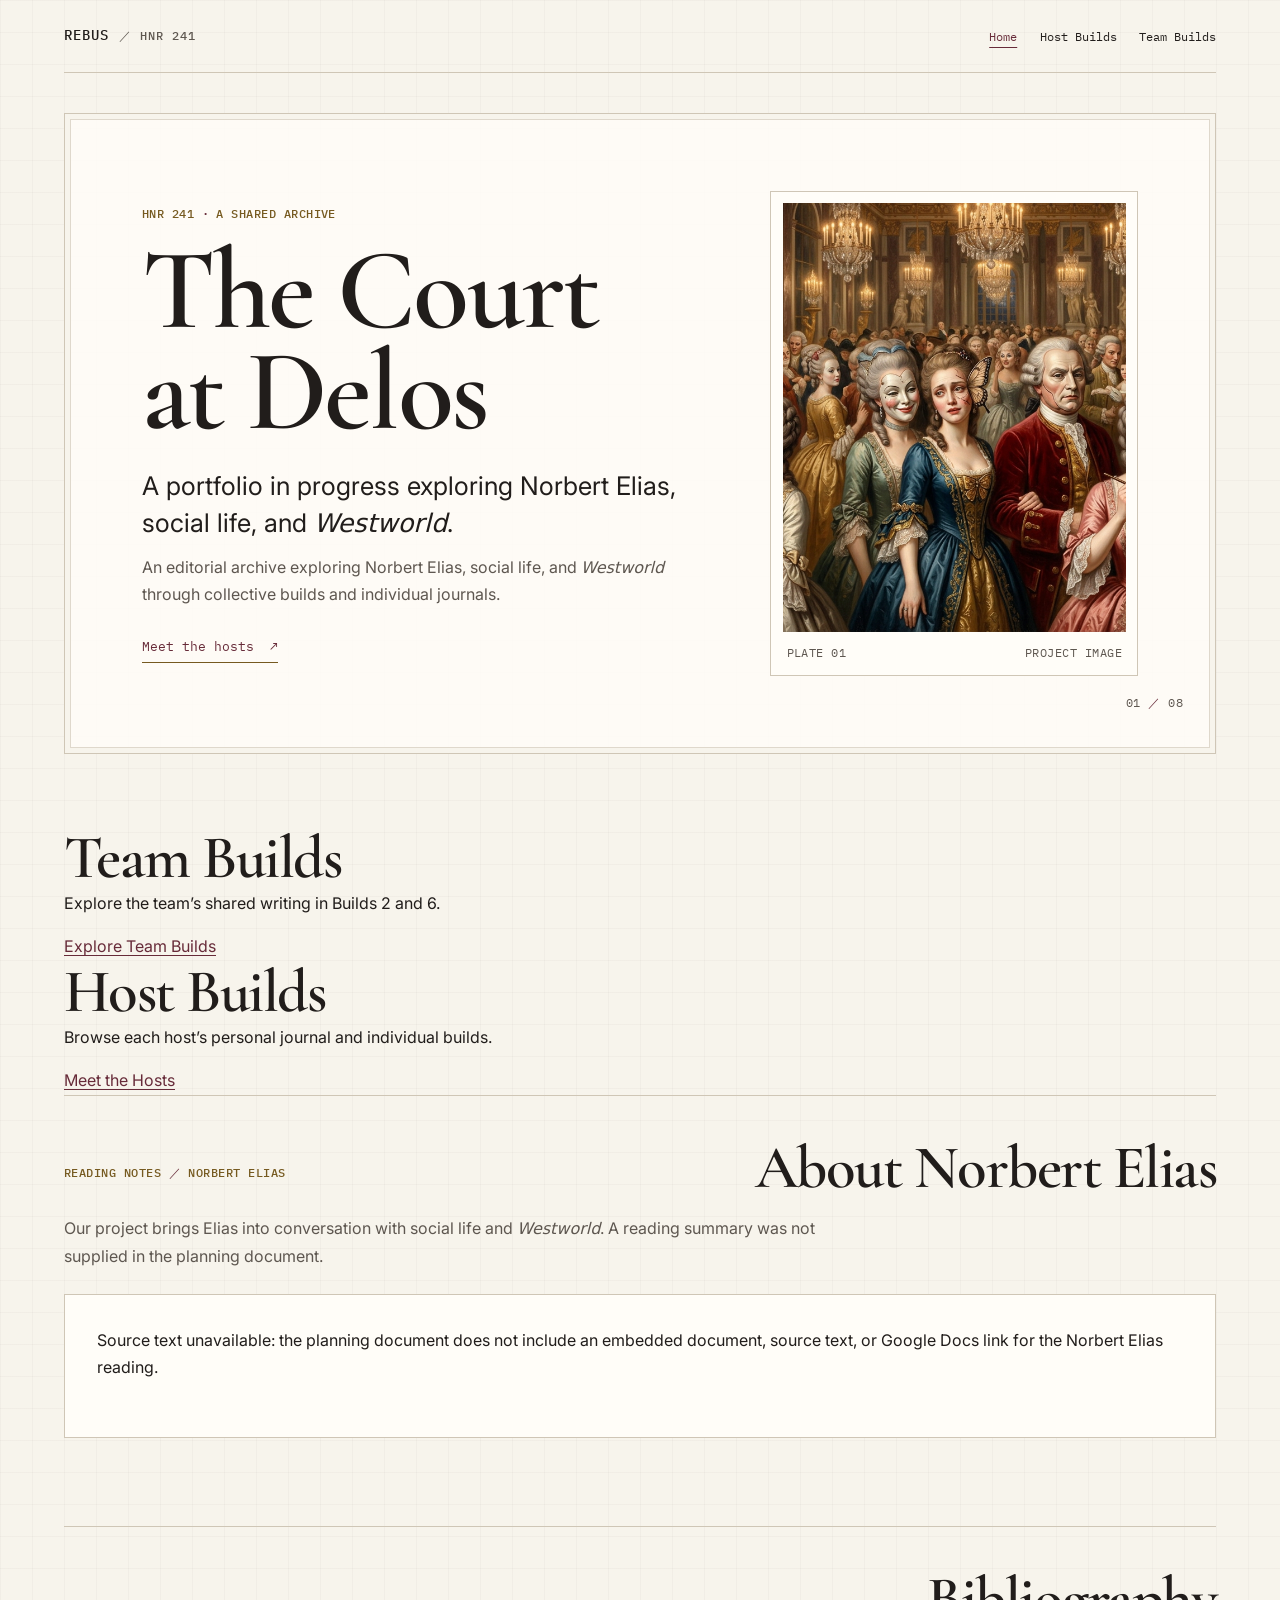
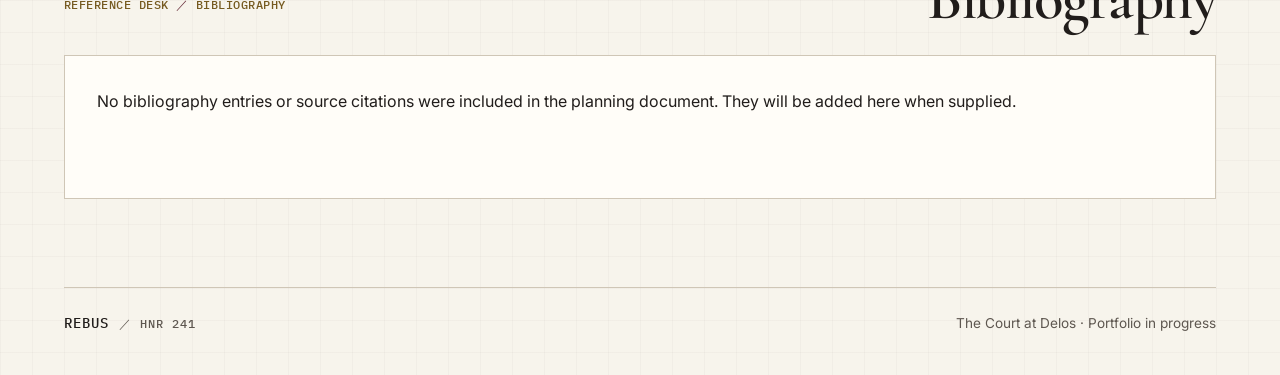
==== commit 8c062533: "Agent: update index.html" ====
--- a/index.html
+++ b/index.html
@@ -18,9 +18,8 @@
     <nav aria-label="Main navigation">
       <ul>
         <li><a href="index.html" aria-current="page">Home</a></li>
-        <li><a href="people.html">The hosts</a></li>
-        <li><a href="team-builds.html">Team builds</a></li>
-        <li><a href="#archive">Archive</a></li>
+        <li><a href="people.html">Host Builds</a></li>
+        <li><a href="2026-fall-rebus/team-builds/">Team Builds</a></li>
       </ul>
     </nav>
   </header>
@@ -41,10 +40,23 @@
       <p class="hero-index" aria-hidden="true">01 <span>／</span> 08</p>
     </section>
 
+    <section class="home-callouts" aria-label="Explore the portfolio">
+      <article class="home-callout">
+        <h2>Team Builds</h2>
+        <p>Explore the team’s shared writing in Builds 2 and 6.</p>
+        <a class="callout-button" href="2026-fall-rebus/team-builds/">Explore Team Builds</a>
+      </article>
+      <article class="home-callout">
+        <h2>Host Builds</h2>
+        <p>Browse each host’s personal journal and individual builds.</p>
+        <a class="callout-button" href="people.html">Meet the Hosts</a>
+      </article>
+    </section>
+
     <section class="content-section" id="elias" aria-labelledby="elias-title">
       <div class="section-heading">
         <p class="eyebrow">Reading notes <span>／</span> Norbert Elias</p>
-        <h2 id="elias-title">Norbert Elias</h2>
+        <h2 id="elias-title">About Norbert Elias</h2>
       </div>
       <p class="section-intro">Our project brings Elias into conversation with social life and <em>Westworld</em>. A reading summary was not supplied in the planning document.</p>
       <div class="writing-display">
@@ -52,22 +64,14 @@
       </div>
     </section>
 
-    <section class="content-section" id="team-builds" aria-labelledby="builds-title">
+    <section class="content-section" id="bibliography" aria-labelledby="bibliography-title">
       <div class="section-heading">
-        <p class="eyebrow">Collective work <span>／</span> Builds 02 &amp; 06</p>
-        <h2 id="builds-title">Team builds</h2>
+        <p class="eyebrow">Reference Desk <span>／</span> Bibliography</p>
+        <h2 id="bibliography-title">Bibliography</h2>
       </div>
-      <p class="section-intro">Explore the group's shared work in Builds 2 and 6.</p>
-      <a class="text-link" href="team-builds.html">View team builds <span aria-hidden="true">↗</span></a>
-    </section>
-
-    <section class="archive-panel frame" id="archive" aria-labelledby="archive-title">
-      <div>
-        <p class="eyebrow">Reference desk <span>／</span> Bibliography</p>
-        <h2 id="archive-title">Bibliography &amp; archive</h2>
+      <div class="writing-display">
+        <p>No bibliography entries or source citations were included in the planning document. They will be added here when supplied.</p>
       </div>
-      <p>No bibliography entries or source citations were included in the planning document. They will be added here when supplied.</p>
-      <a class="text-link" href="#elias">Read the Norbert Elias note <span aria-hidden="true">↗</span></a>
     </section>
   </main>
 
--- a/styles.css
+++ b/styles.css
@@ -496,6 +496,135 @@
   }
 }
 
+.writing-display {
+  width: 100%;
+  min-height: 9rem;
+  margin: 1.5rem 0;
+  padding: clamp(1.2rem, 3vw, 2rem);
+  border: 1px solid var(--rule);
+  background: var(--paper-light);
+}
+
+.writing-display p:last-child {
+  margin-bottom: 0;
+}
+
+.people-layout {
+  display: grid;
+  grid-template-columns: minmax(13rem, 16rem) minmax(0, 1fr);
+  align-items: start;
+  gap: clamp(1.5rem, 4vw, 3rem);
+}
+
+.people-sidebar {
+  position: sticky;
+  top: 1rem;
+  max-height: calc(100vh - 2rem);
+  overflow-y: auto;
+  padding: 1rem;
+  border: 1px solid var(--rule);
+  background: var(--paper-light);
+}
+
+.sidebar-title {
+  margin: 0 0 0.75rem;
+  font-family: var(--serif);
+  font-size: 1.6rem;
+}
+
+.host-side-list,
+.host-subnav {
+  margin: 0;
+  padding: 0;
+  list-style: none;
+}
+
+.host-side-item {
+  padding: 0.55rem 0;
+  border-top: 1px solid var(--rule);
+}
+
+.host-side-item summary {
+  cursor: pointer;
+  color: var(--ink);
+  font-weight: 600;
+}
+
+.host-subnav {
+  padding: 0.4rem 0 0 1rem;
+}
+
+.host-subnav a {
+  display: inline-block;
+  padding: 0.2rem 0;
+  font-size: 0.88rem;
+}
+
+.host-content {
+  min-width: 0;
+}
+
+.host-content .member-section:first-child {
+  margin-top: 0;
+}
+
+.writing-tabs {
+  display: flex;
+  flex-wrap: wrap;
+  gap: 0.5rem;
+  margin-top: 1.3rem;
+  padding-bottom: 0.75rem;
+  border-bottom: 1px solid var(--rule);
+}
+
+.writing-tab {
+  min-height: 2.75rem;
+  padding: 0.55rem 0.8rem;
+  border: 1px solid var(--rule);
+  color: var(--ink);
+  background: var(--paper-light);
+  font: 500 0.8rem var(--mono);
+  cursor: pointer;
+}
+
+.writing-tab[aria-selected="true"] {
+  border-color: var(--wine);
+  color: #fff;
+  background: var(--wine);
+}
+
+.writing-tab:focus-visible,
+.people-sidebar summary:focus-visible {
+  outline: 3px solid var(--wine);
+  outline-offset: 3px;
+}
+
+.writing-panel h3 {
+  font-family: var(--serif);
+  font-size: 1.55rem;
+}
+
+.team-build-section {
+  margin: 2rem 0;
+  padding: clamp(1.5rem, 4vw, 3rem);
+  scroll-margin-top: 1rem;
+}
+
+.team-build-section h2 {
+  font-size: clamp(2rem, 4vw, 3.4rem);
+}
+
+@media (max-width: 48rem) {
+  .people-layout {
+    grid-template-columns: 1fr;
+  }
+
+  .people-sidebar {
+    position: static;
+    max-height: none;
+  }
+}
+
 @media (prefers-reduced-motion: no-preference) {
   html {
     scroll-behavior: smooth;
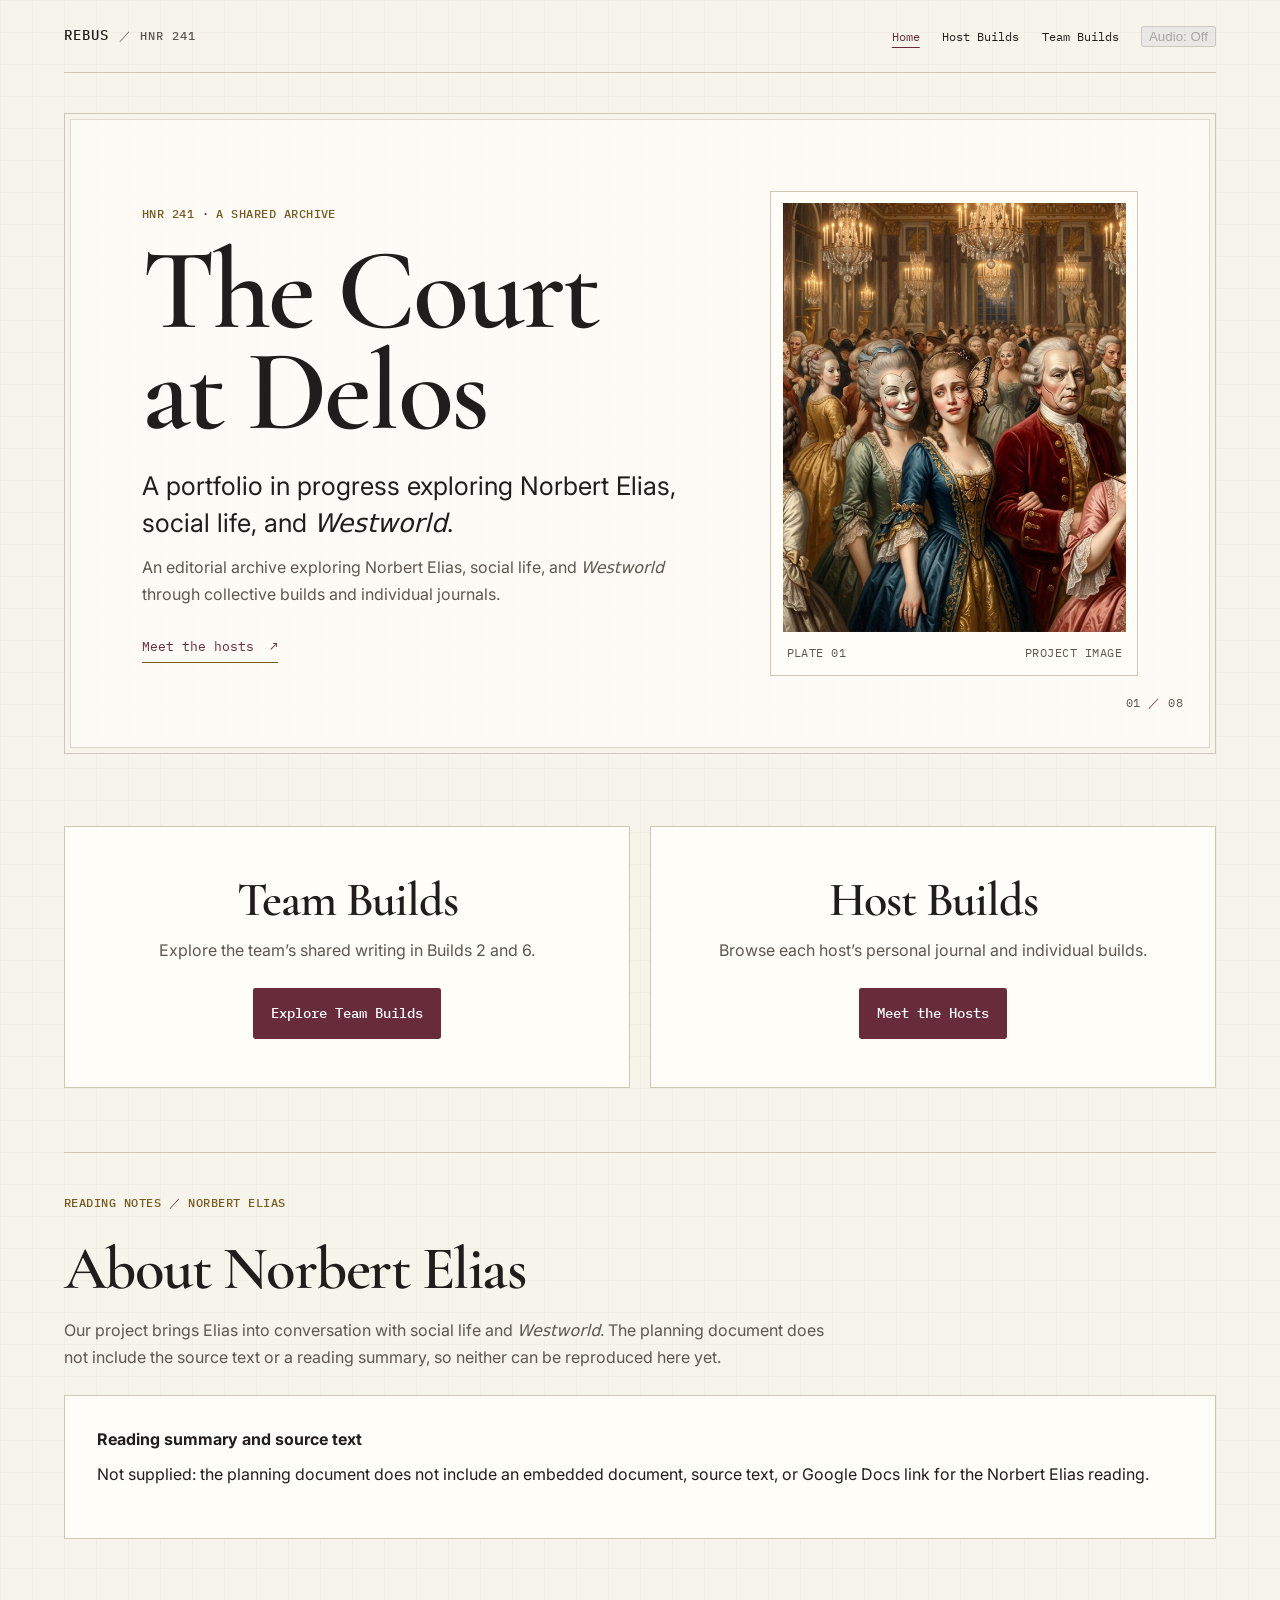
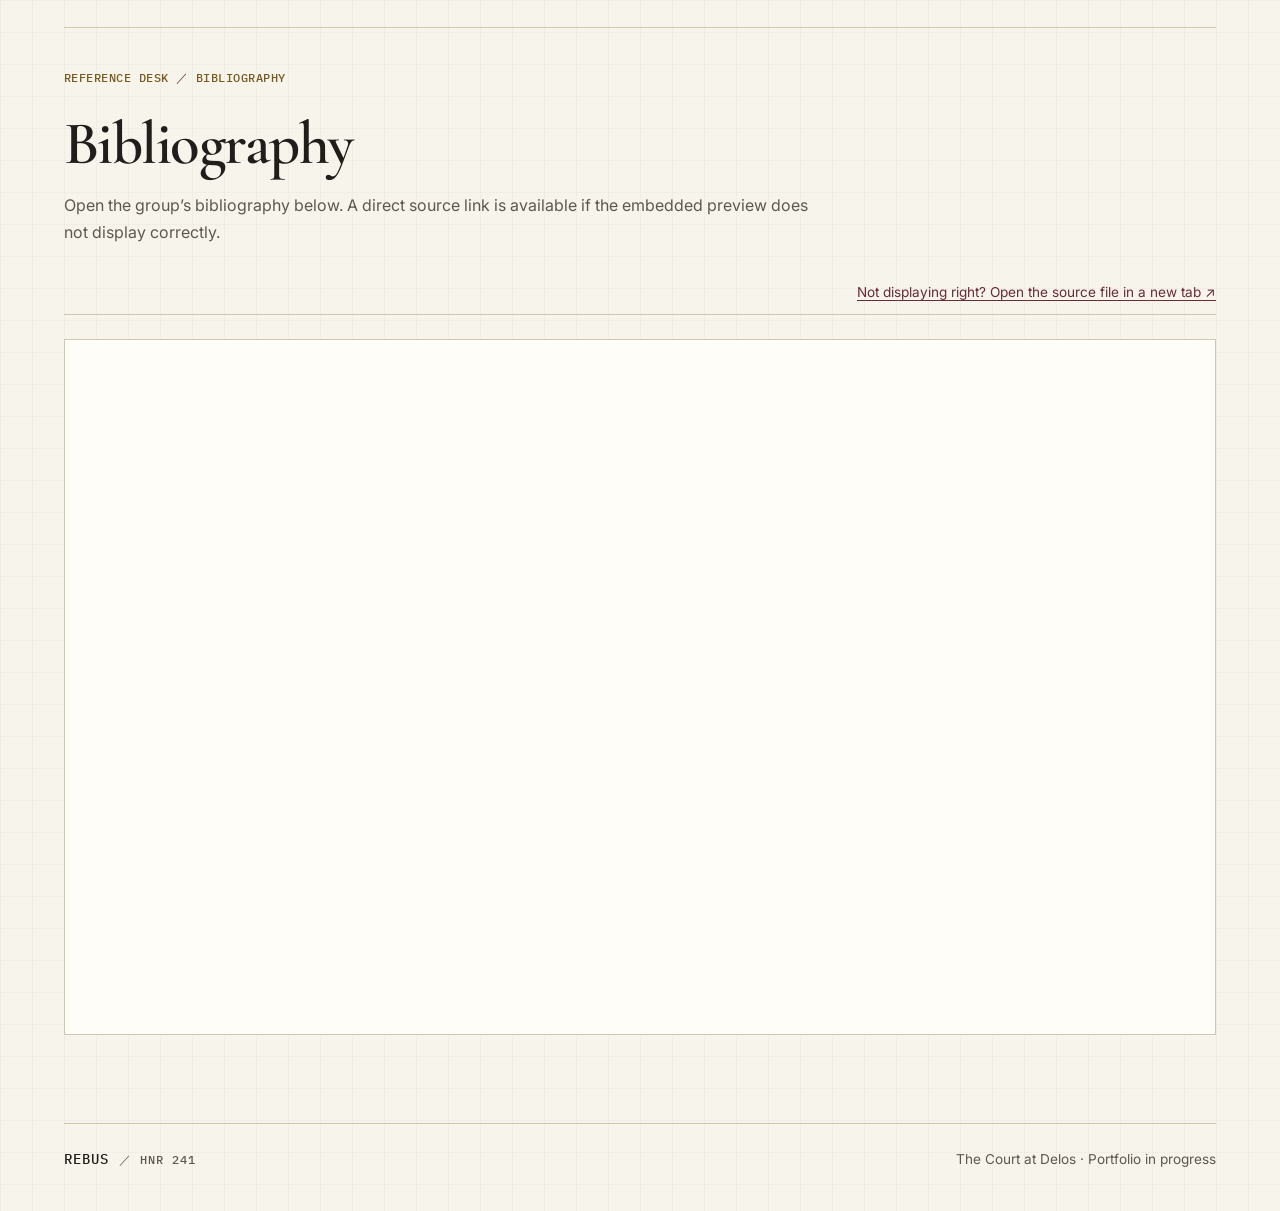
==== commit b810b2c8: "Agent: update index.html" ====
--- a/index.html
+++ b/index.html
@@ -20,6 +20,7 @@
         <li><a href="index.html" aria-current="page">Home</a></li>
         <li><a href="people.html">Host Builds</a></li>
         <li><a href="2026-fall-rebus/team-builds/">Team Builds</a></li>
+        <li class="audio-control"><button class="audio-toggle" type="button" aria-pressed="false" disabled>Audio: Off</button></li>
       </ul>
     </nav>
   </header>
@@ -58,9 +59,10 @@
         <p class="eyebrow">Reading notes <span>／</span> Norbert Elias</p>
         <h2 id="elias-title">About Norbert Elias</h2>
       </div>
-      <p class="section-intro">Our project brings Elias into conversation with social life and <em>Westworld</em>. A reading summary was not supplied in the planning document.</p>
+      <p class="section-intro">Our project brings Elias into conversation with social life and <em>Westworld</em>. The planning document does not include the source text or a reading summary, so neither can be reproduced here yet.</p>
       <div class="writing-display">
-        <p>Source text unavailable: the planning document does not include an embedded document, source text, or Google Docs link for the Norbert Elias reading.</p>
+        <h3>Reading summary and source text</h3>
+        <p>Not supplied: the planning document does not include an embedded document, source text, or Google Docs link for the Norbert Elias reading.</p>
       </div>
     </section>
 
@@ -69,9 +71,9 @@
         <p class="eyebrow">Reference Desk <span>／</span> Bibliography</p>
         <h2 id="bibliography-title">Bibliography</h2>
       </div>
-      <div class="writing-display">
-        <p>No bibliography entries or source citations were included in the planning document. They will be added here when supplied.</p>
-      </div>
+      <p class="section-intro">Open the group’s bibliography below. A direct source link is available if the embedded preview does not display correctly.</p>
+      <p class="source-fallback"><a href="https://docs.google.com/document/d/1vK5cpwHgk_A8xgkpwVxIyUcEvM1royPRc8N2f60D2aU/edit?usp=sharing" target="_blank" rel="noopener noreferrer">Not displaying right? Open the source file in a new tab ↗</a></p>
+      <div class="writing-display"><iframe class="document-preview" src="https://docs.google.com/document/d/1vK5cpwHgk_A8xgkpwVxIyUcEvM1royPRc8N2f60D2aU/preview" title="Rebus group bibliography document preview" loading="lazy" referrerpolicy="no-referrer"></iframe></div>
     </section>
   </main>
 
@@ -79,5 +81,6 @@
     <a class="wordmark" href="index.html">REBUS <span>／ HNR 241</span></a>
     <p>The Court at Delos <span aria-hidden="true">·</span> Portfolio in progress</p>
   </footer>
+  <script src="audio.js"></script>
 </body>
 </html>
--- a/styles.css
+++ b/styles.css
@@ -262,12 +262,64 @@
   scroll-margin-top: 1rem;
 }
 
+.home-callouts {
+  display: grid;
+  grid-template-columns: repeat(2, minmax(0, 1fr));
+  gap: 1.25rem;
+  margin: 0 0 4rem;
+}
+
+.home-callout {
+  display: flex;
+  min-height: 15rem;
+  flex-direction: column;
+  align-items: center;
+  justify-content: center;
+  padding: clamp(1.5rem, 4vw, 3rem);
+  border: 1px solid var(--rule);
+  background: var(--paper-light);
+  text-align: center;
+}
+
+.home-callout h2 {
+  margin-bottom: 0.7rem;
+  font-size: clamp(2rem, 4vw, 3rem);
+}
+
+.home-callout p {
+  max-width: 28rem;
+  color: var(--muted);
+}
+
+.callout-button {
+  display: inline-block;
+  margin-top: 0.5rem;
+  padding: 0.75rem 1rem;
+  border: 2px solid var(--wine);
+  border-radius: 0.15rem;
+  color: #fff;
+  background: var(--wine);
+  font-family: var(--mono);
+  font-size: 0.85rem;
+  font-weight: 500;
+  text-decoration: none;
+}
+
+.callout-button:hover {
+  color: #fff;
+  background: #4e1f2b;
+}
+
+.callout-button:focus-visible {
+  outline: 3px solid var(--ink);
+  outline-offset: 4px;
+}
+
 .section-heading {
   display: flex;
-  flex-wrap: wrap;
-  align-items: end;
-  justify-content: space-between;
-  gap: 1rem;
+  flex-direction: column;
+  align-items: flex-start;
+  gap: 0.5rem;
 }
 
 .section-intro {
@@ -373,7 +425,7 @@
 .member-section {
   margin: 2rem 0;
   padding: clamp(1.5rem, 4vw, 3rem);
-  scroll-margin-top: 1rem;
+  scroll-margin-top: 0;
 }
 
 .member-heading {
@@ -388,6 +440,20 @@
 .member-meta {
   margin: 0.5rem 0 0;
   color: var(--muted);
+}
+
+.member-quote {
+  margin: 0.25rem 0 0;
+  color: var(--muted);
+}
+
+.source-fallback {
+  margin: 0;
+  padding: 0.65rem 0;
+  border-bottom: 1px solid var(--rule);
+  color: var(--muted);
+  font-size: 0.85rem;
+  text-align: right;
 }
 
 .member-columns {
@@ -447,6 +513,10 @@
 }
 
 @media (max-width: 48rem) {
+  .home-callouts {
+    grid-template-columns: 1fr;
+  }
+
   .hero {
     grid-template-columns: 1fr;
     min-height: 0;
@@ -507,6 +577,15 @@
 
 .writing-display p:last-child {
   margin-bottom: 0;
+}
+
+.document-preview {
+  display: block;
+  width: 100%;
+  min-height: 30rem;
+  height: 70vh;
+  border: 0;
+  background: var(--paper-light);
 }
 
 .people-layout {
@@ -534,9 +613,11 @@
 
 .host-side-list,
 .host-subnav {
+  display: block;
   margin: 0;
   padding: 0;
   list-style: none;
+  text-align: left;
 }
 
 .host-side-item {
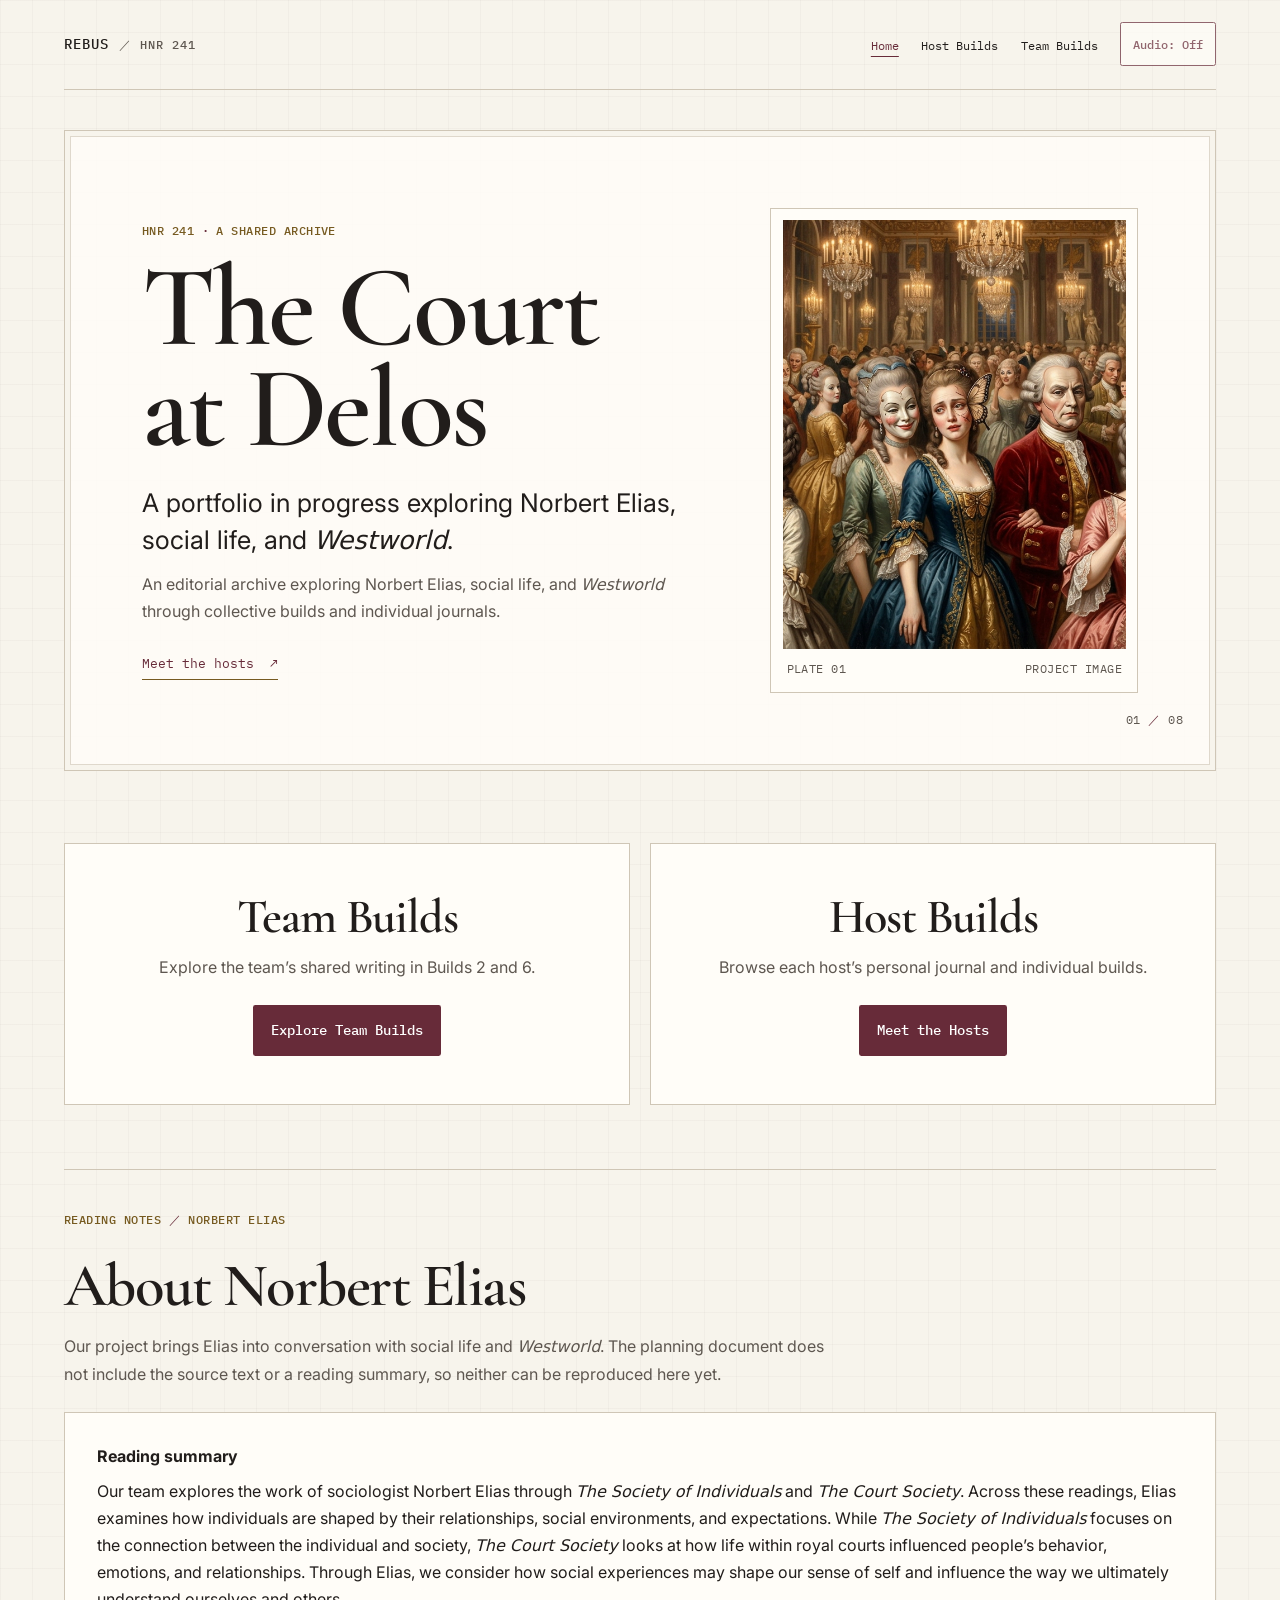
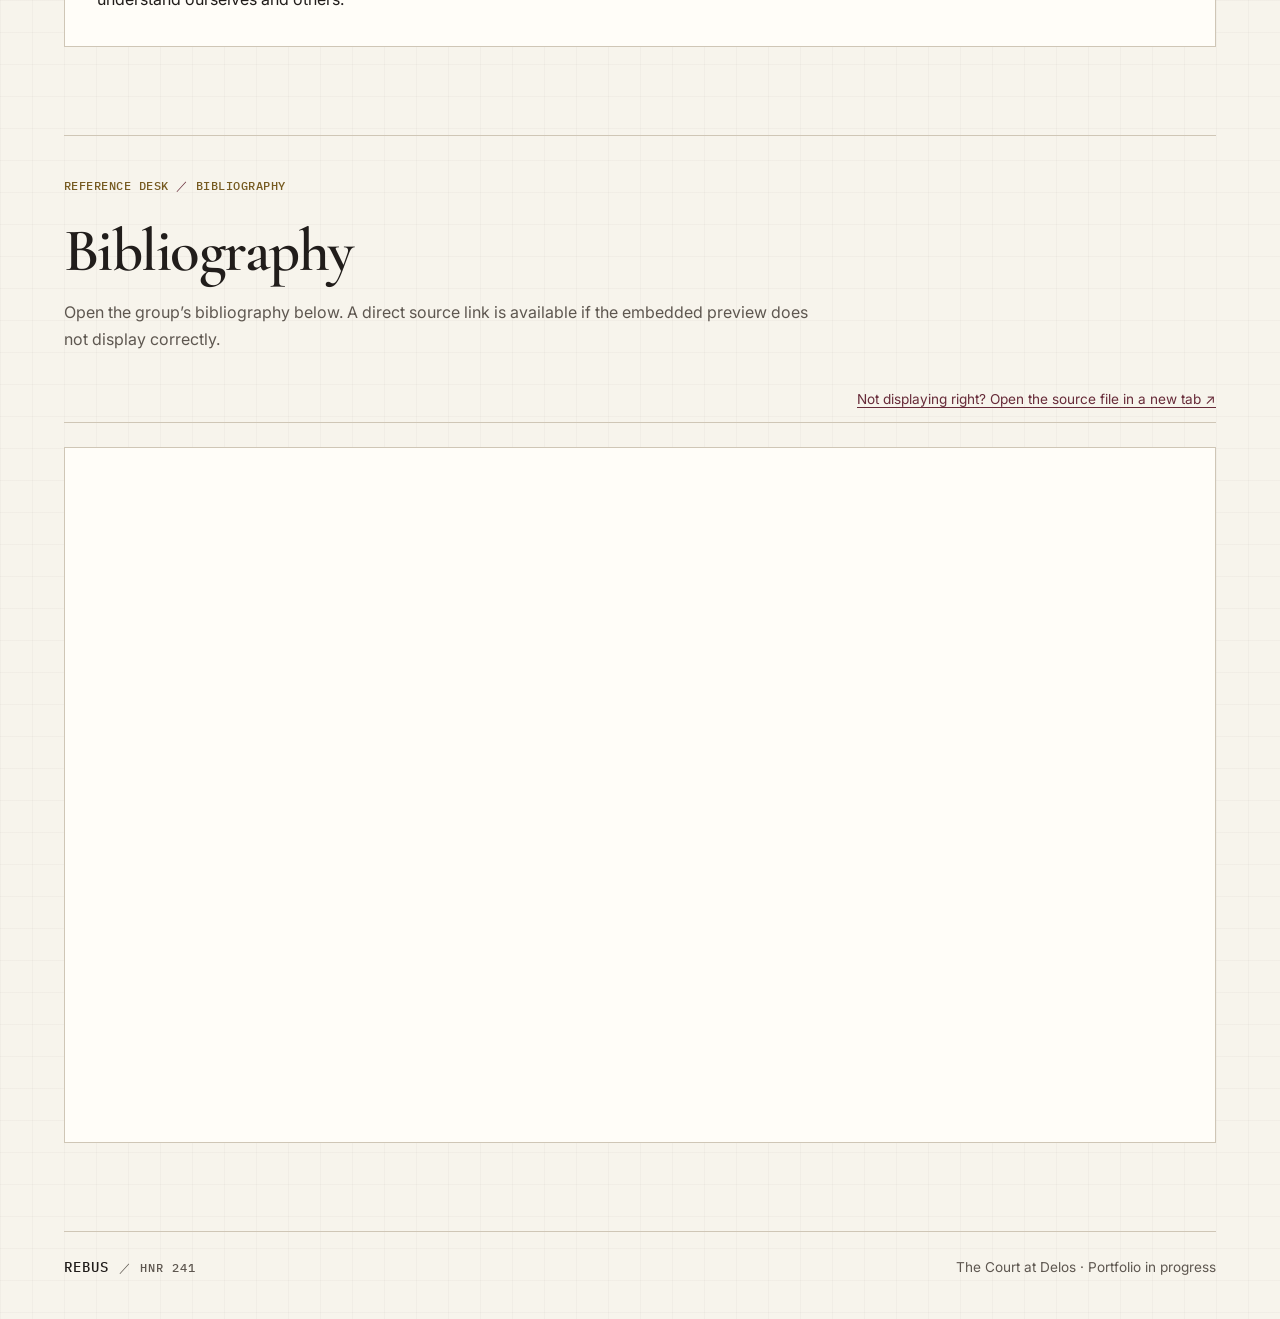
==== commit 983aba00: "Agent: update index.html" ====
--- a/index.html
+++ b/index.html
@@ -10,7 +10,7 @@
   <link href="https://fonts.googleapis.com/css2?family=Cormorant+Garamond:wght@500;600;700&family=IBM+Plex+Mono:wght@400;500&family=Inter:wght@400;500;600;700&display=swap" rel="stylesheet">
   <link rel="stylesheet" href="styles.css">
 </head>
-<body>
+<body class="home-page">
   <a class="skip-link" href="#main">Skip to main content</a>
 
   <header class="site-header">
@@ -61,8 +61,8 @@
       </div>
       <p class="section-intro">Our project brings Elias into conversation with social life and <em>Westworld</em>. The planning document does not include the source text or a reading summary, so neither can be reproduced here yet.</p>
       <div class="writing-display">
-        <h3>Reading summary and source text</h3>
-        <p>Not supplied: the planning document does not include an embedded document, source text, or Google Docs link for the Norbert Elias reading.</p>
+        <h3>Reading summary</h3>
+        <p>Our team explores the work of sociologist Norbert Elias through <em>The Society of Individuals</em> and <em>The Court Society</em>. Across these readings, Elias examines how individuals are shaped by their relationships, social environments, and expectations. While <em>The Society of Individuals</em> focuses on the connection between the individual and society, <em>The Court Society</em> looks at how life within royal courts influenced people’s behavior, emotions, and relationships. Through Elias, we consider how social experiences may shape our sense of self and influence the way we ultimately understand ourselves and others.</p>
       </div>
     </section>
 
--- a/styles.css
+++ b/styles.css
@@ -83,6 +83,45 @@
   text-decoration: none;
 }
 
+.site-header nav ul {
+  align-items: center;
+}
+
+.audio-toggle {
+  min-height: 2.75rem;
+  padding: 0.55rem 0.75rem;
+  border: 1px solid var(--wine);
+  border-radius: 0.15rem;
+  color: var(--wine);
+  background: var(--paper-light);
+  font: 500 0.76rem var(--mono);
+  cursor: pointer;
+}
+
+.audio-toggle:hover:not(:disabled) {
+  color: #fff;
+  background: var(--wine);
+}
+
+.audio-toggle:focus-visible {
+  outline: 3px solid var(--wine);
+  outline-offset: 3px;
+}
+
+.audio-toggle:disabled {
+  opacity: 0.7;
+  cursor: not-allowed;
+}
+
+.audio-player-container {
+  position: fixed;
+  top: 0;
+  left: -10000px;
+  width: 200px;
+  height: 200px;
+  overflow: hidden;
+}
+
 .site-header nav a[aria-current="page"] {
   color: var(--wine);
   text-decoration: underline;
